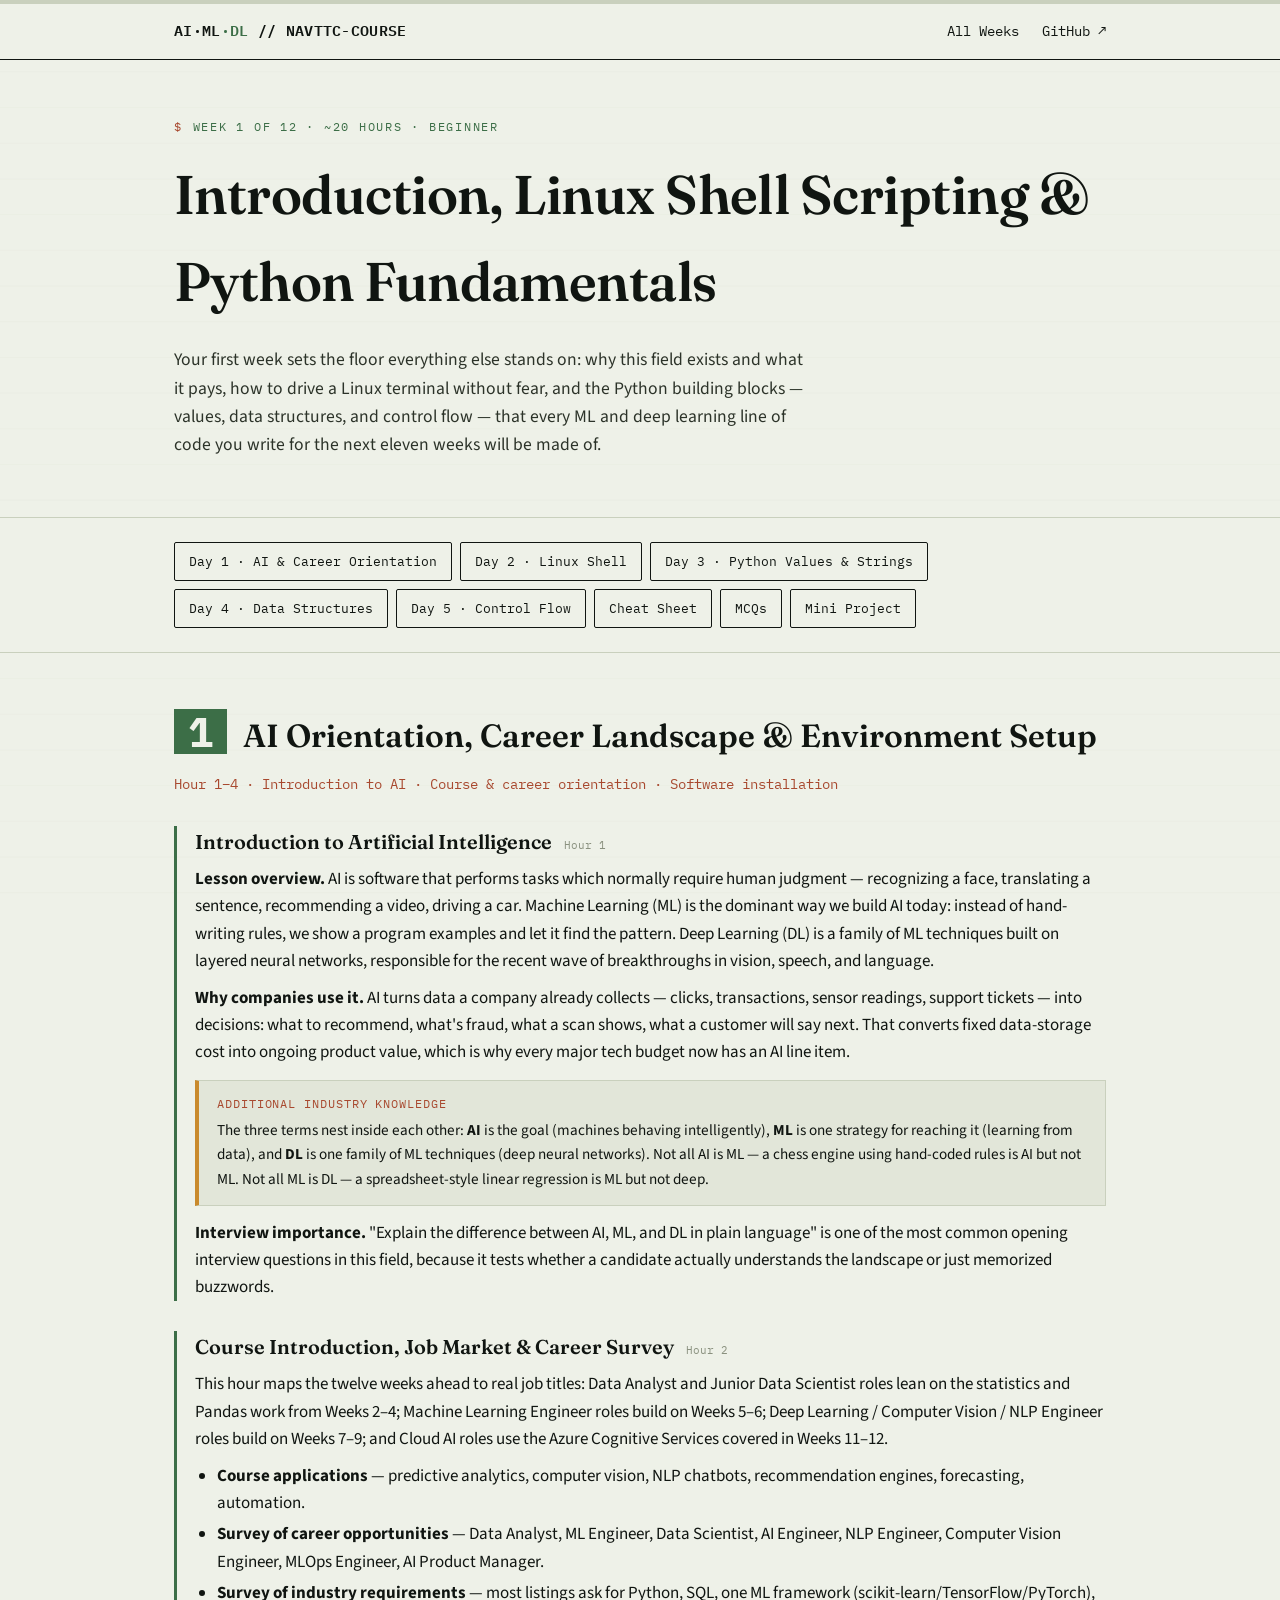
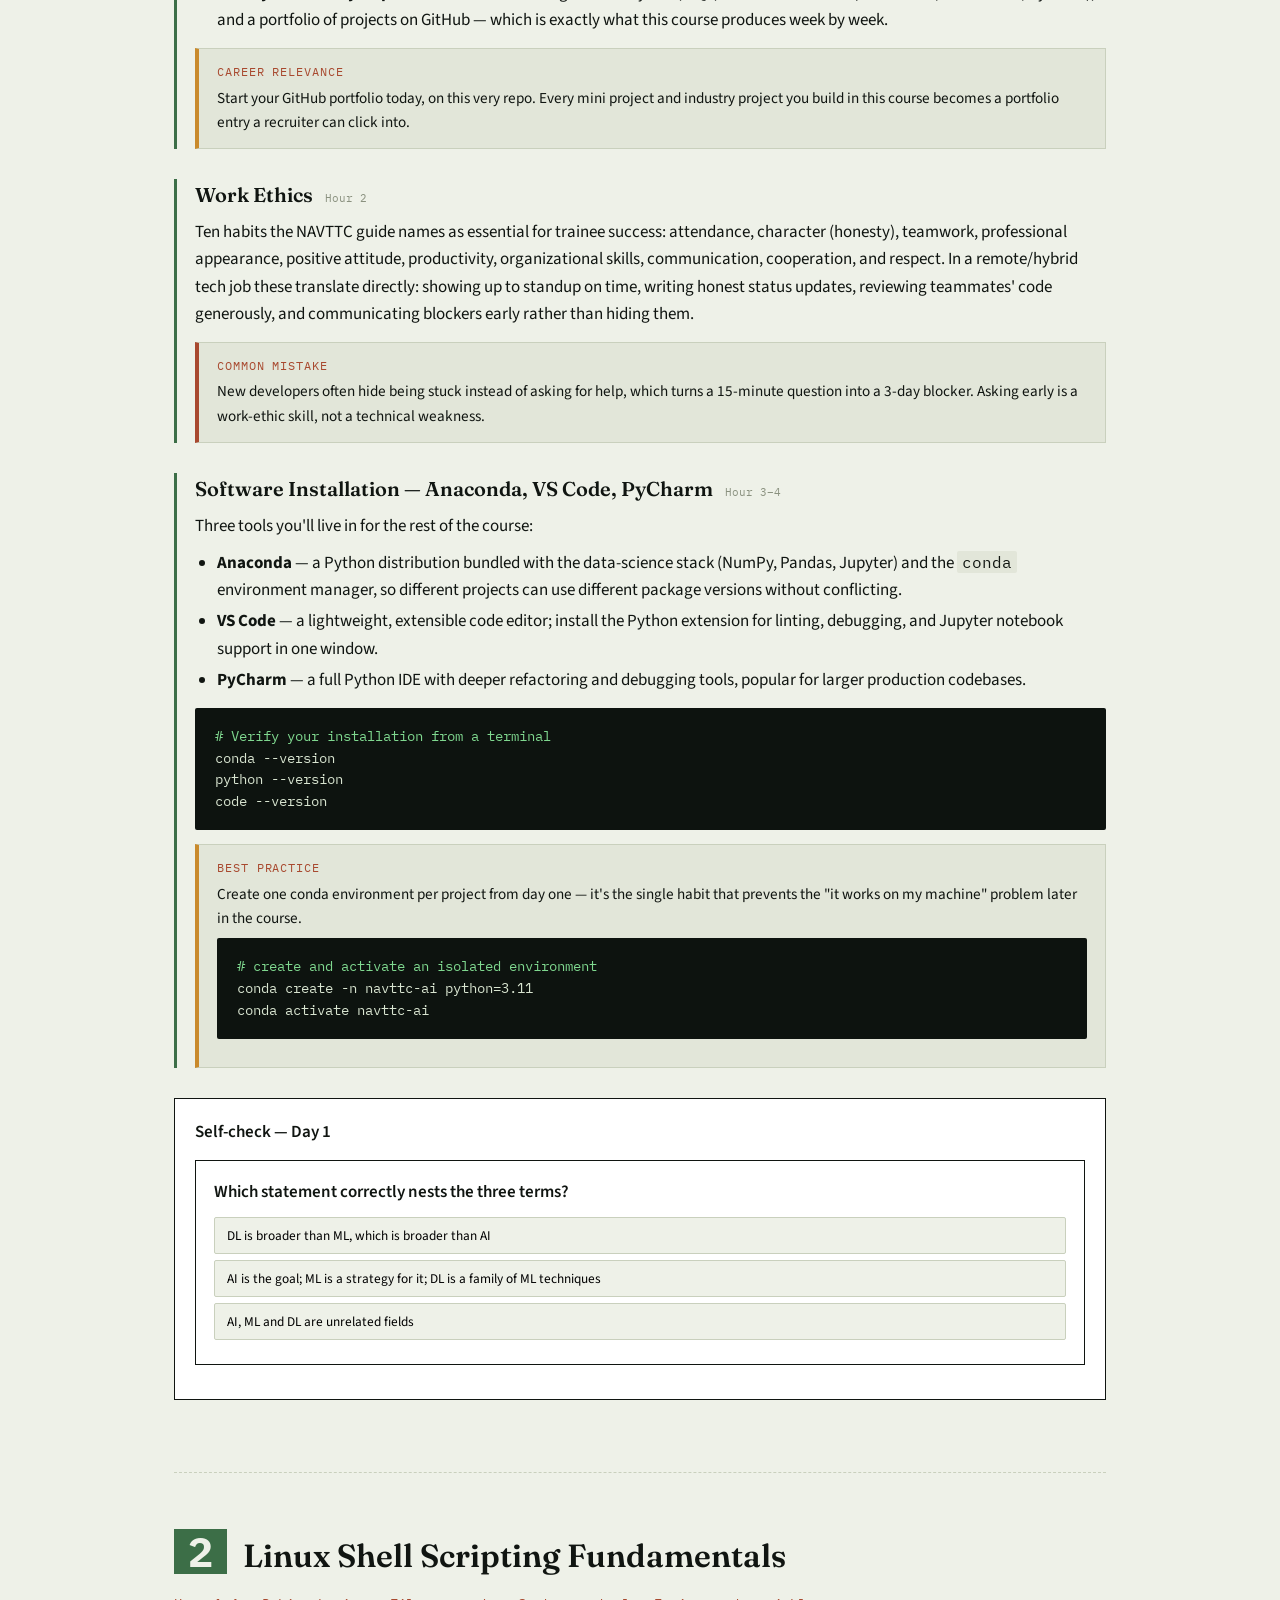
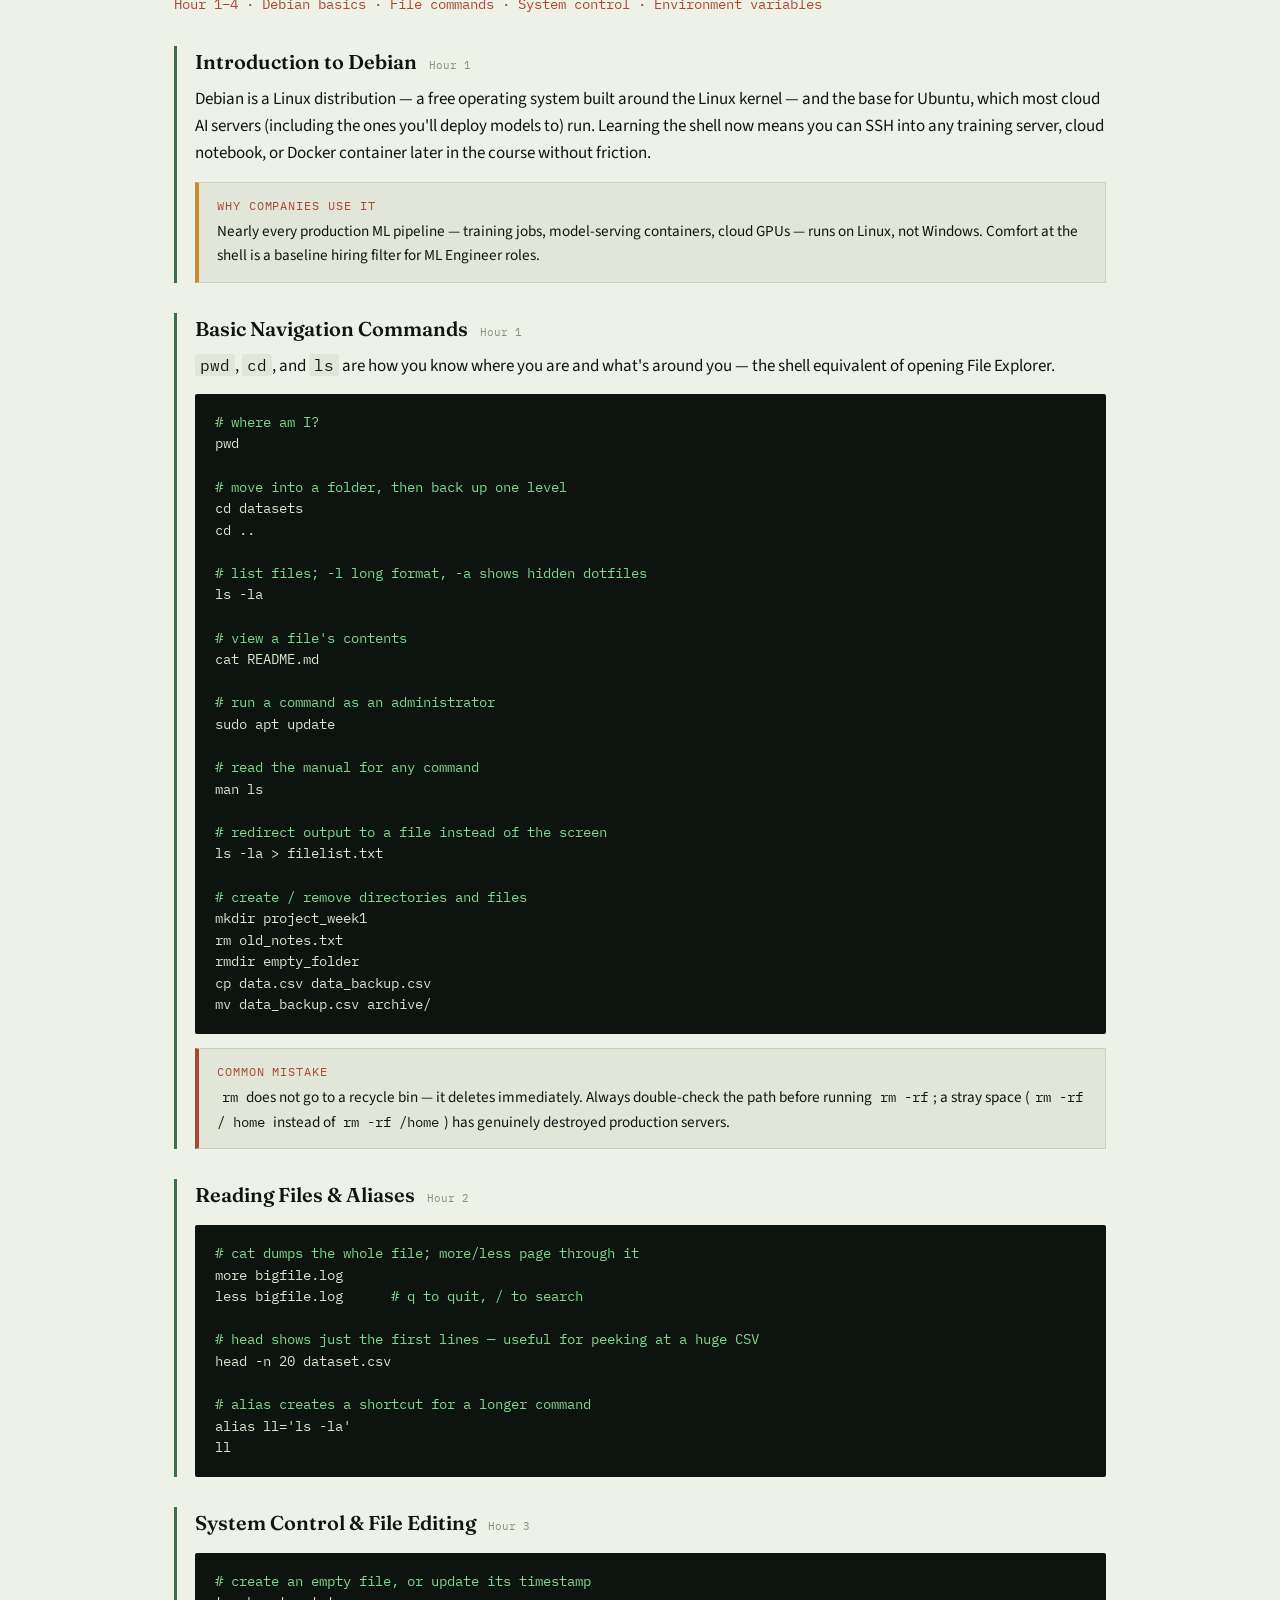
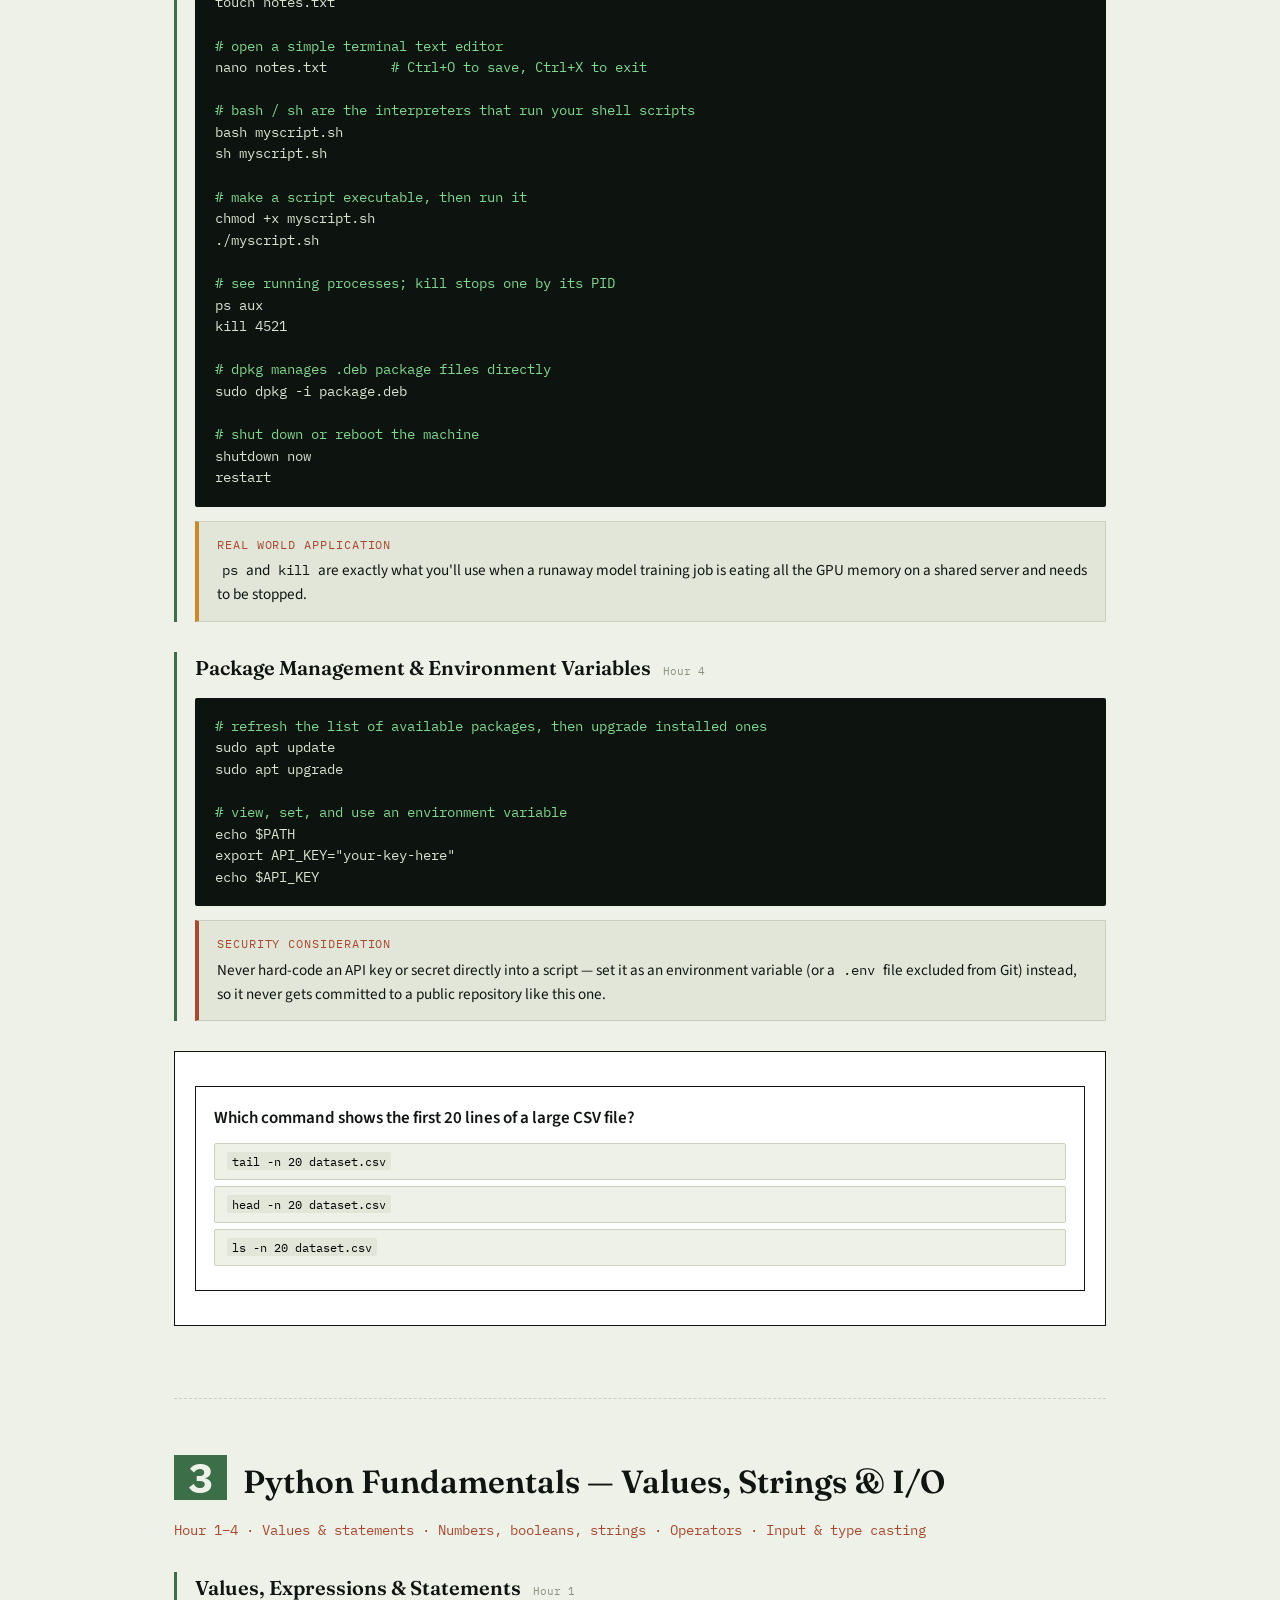
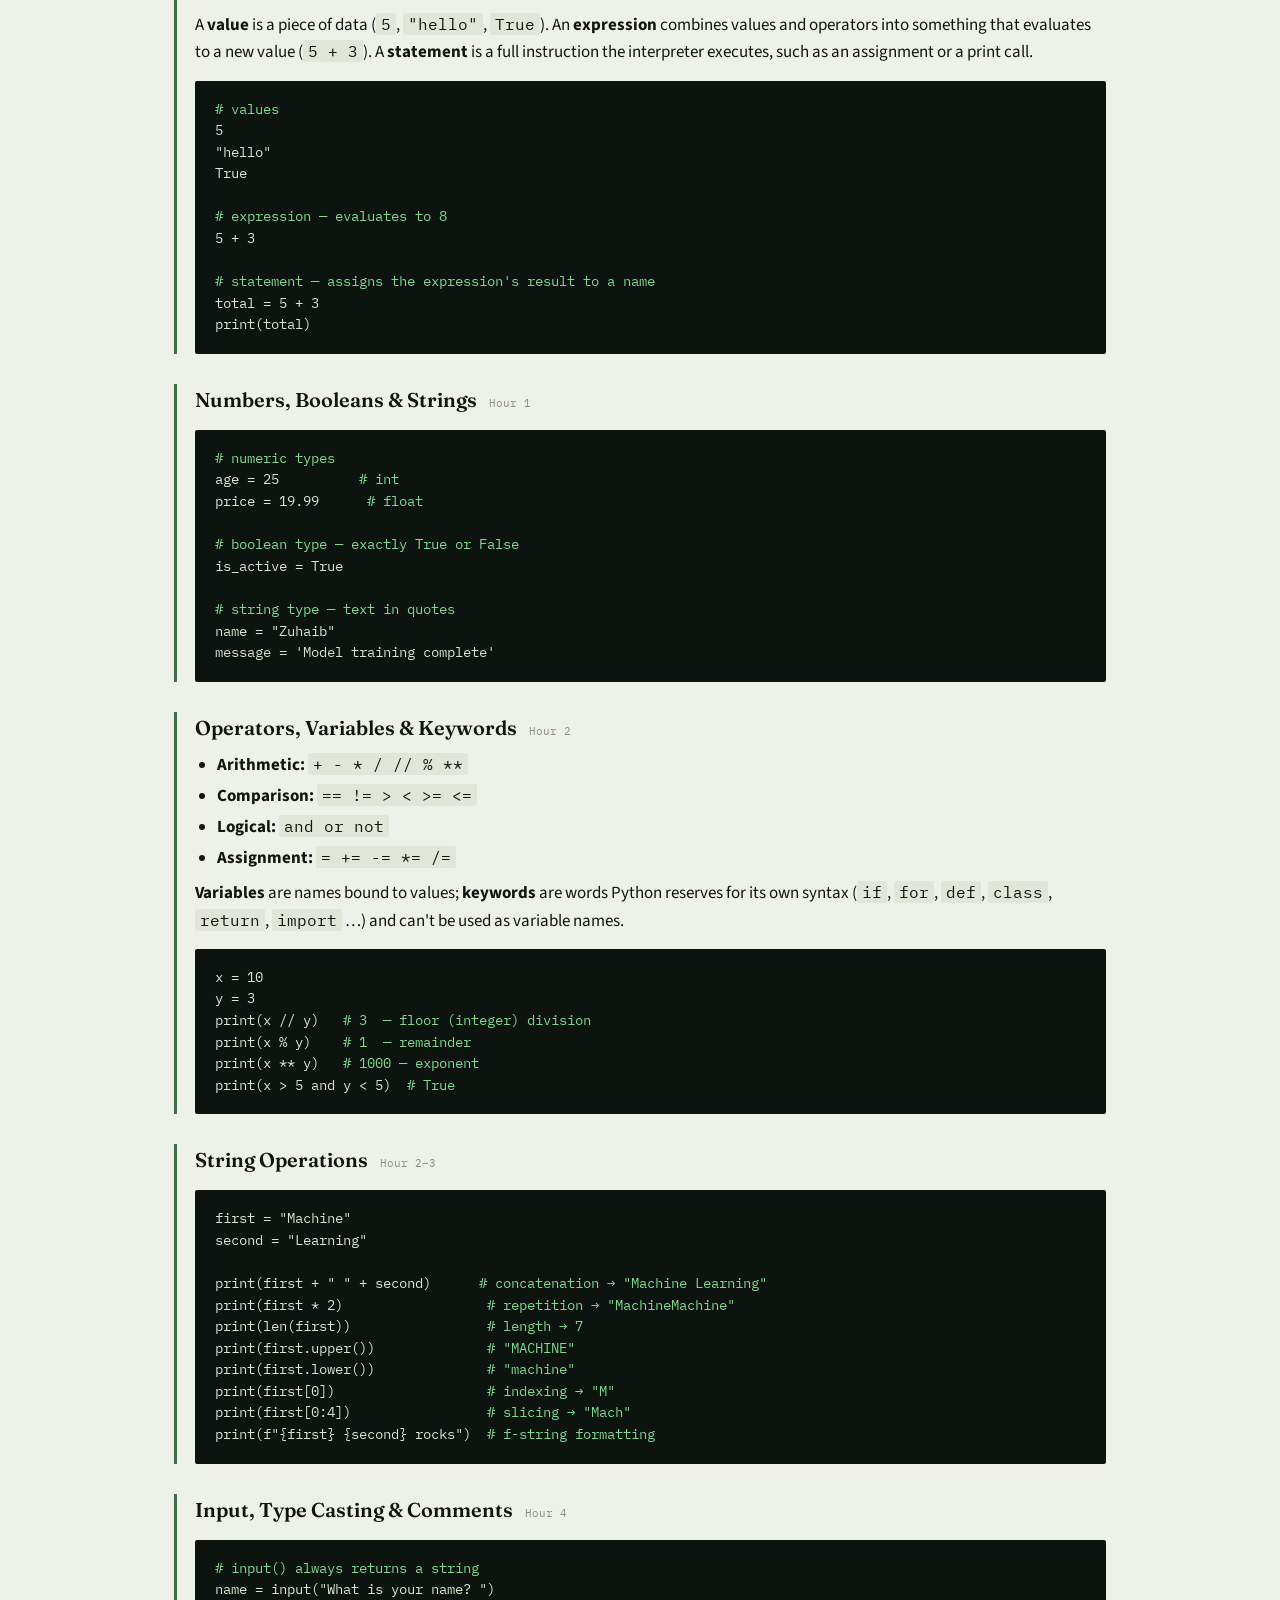
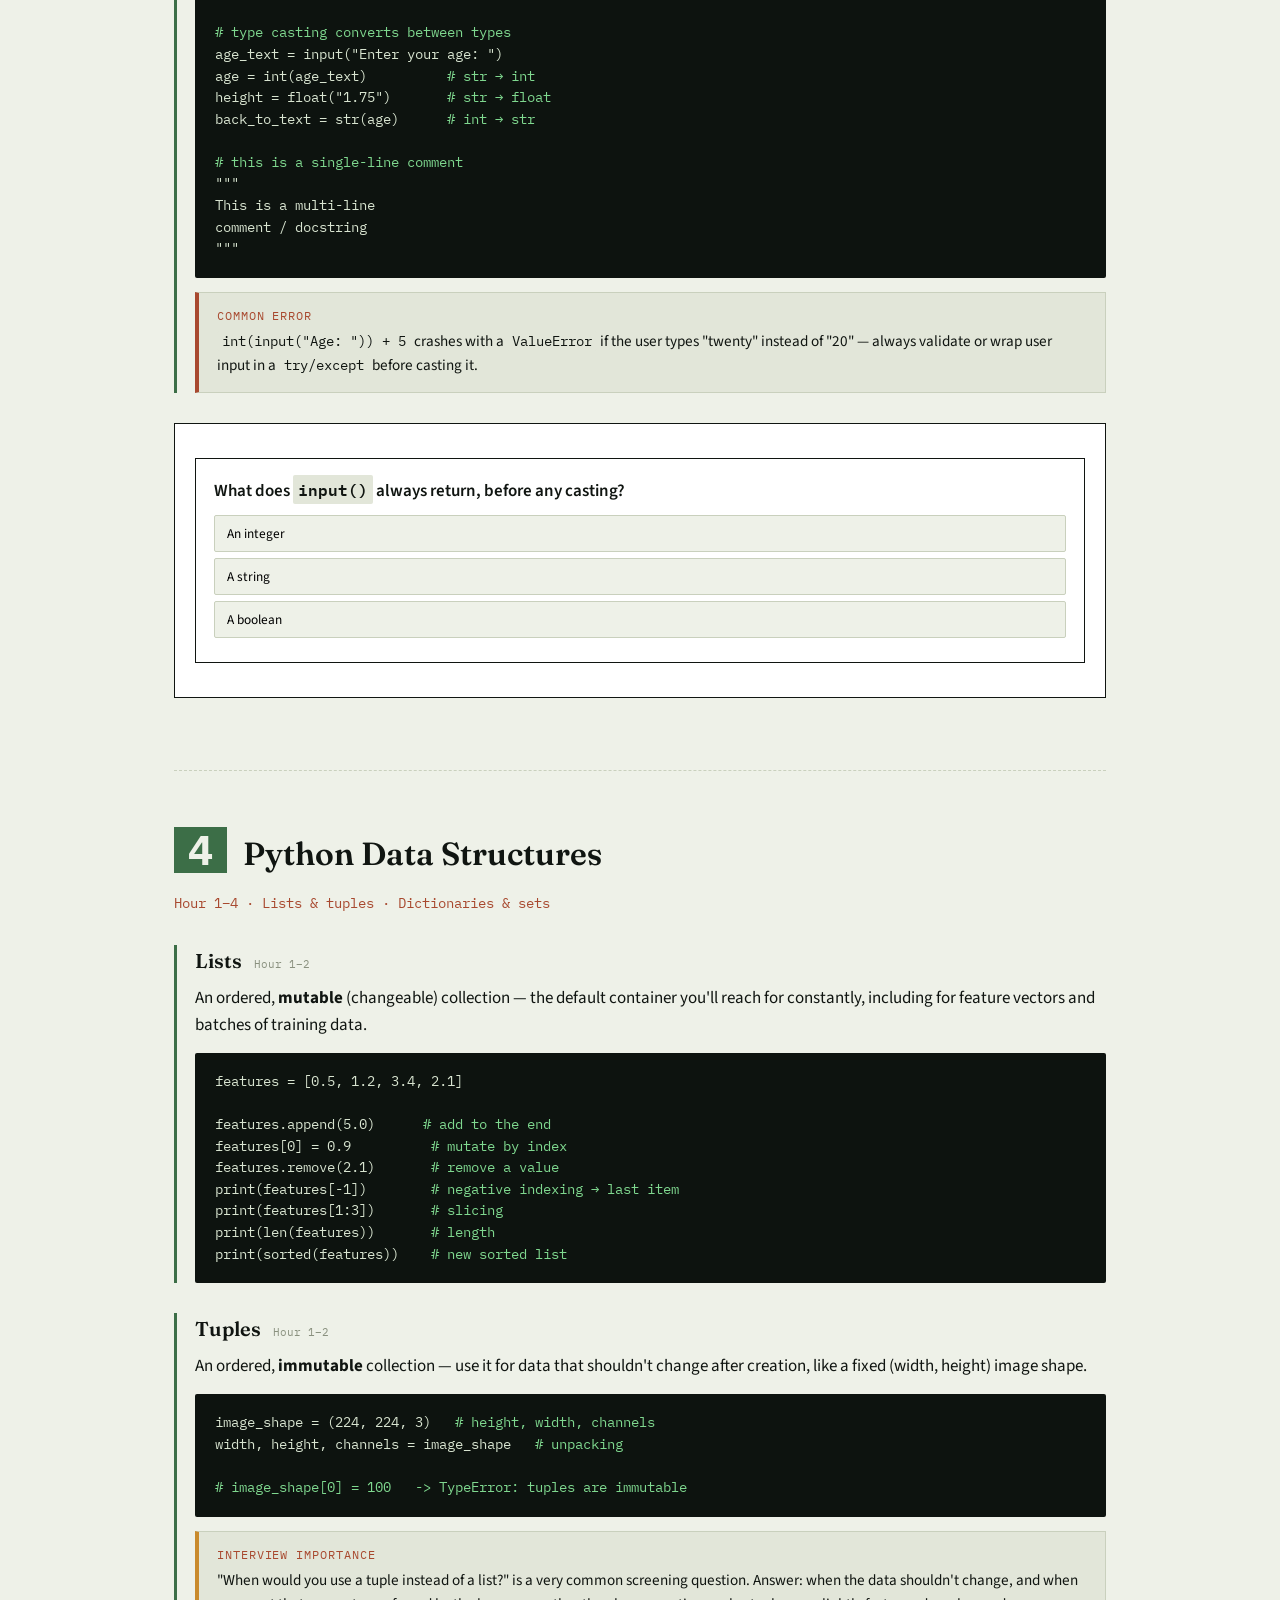
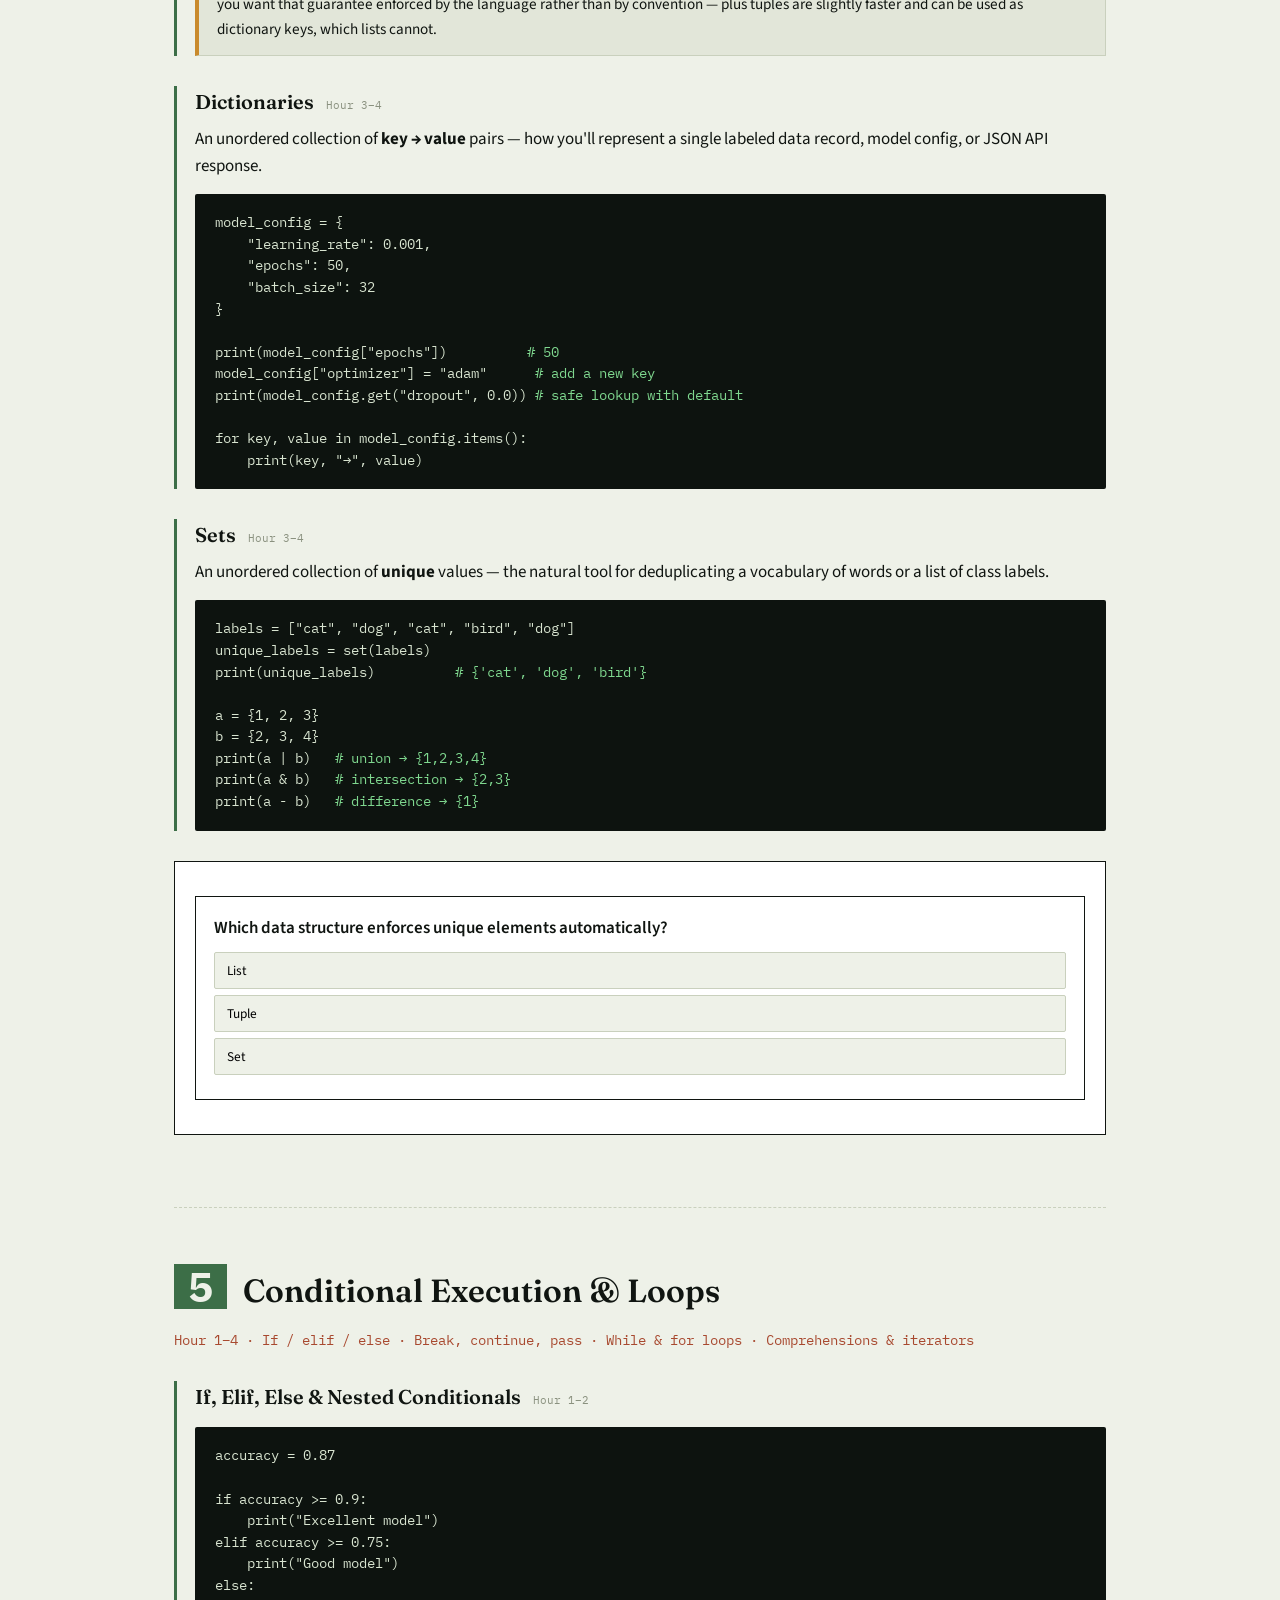
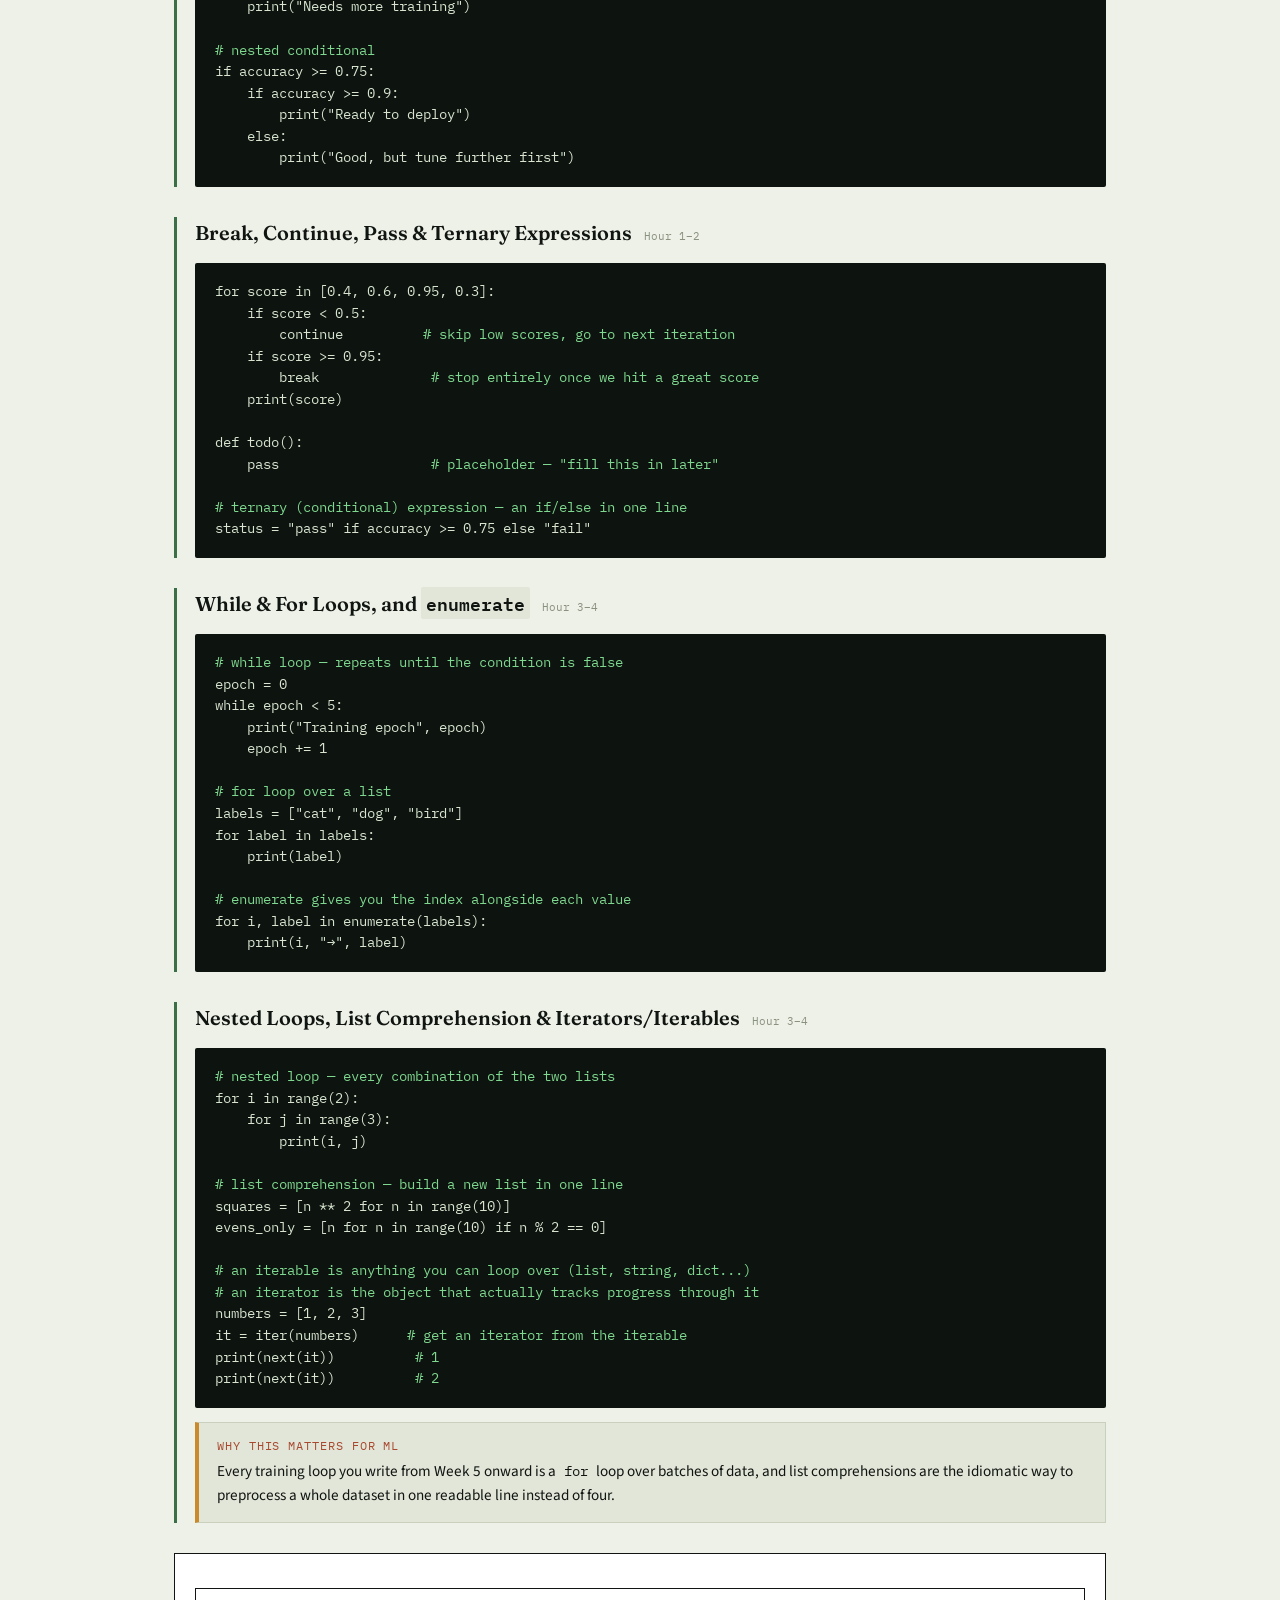
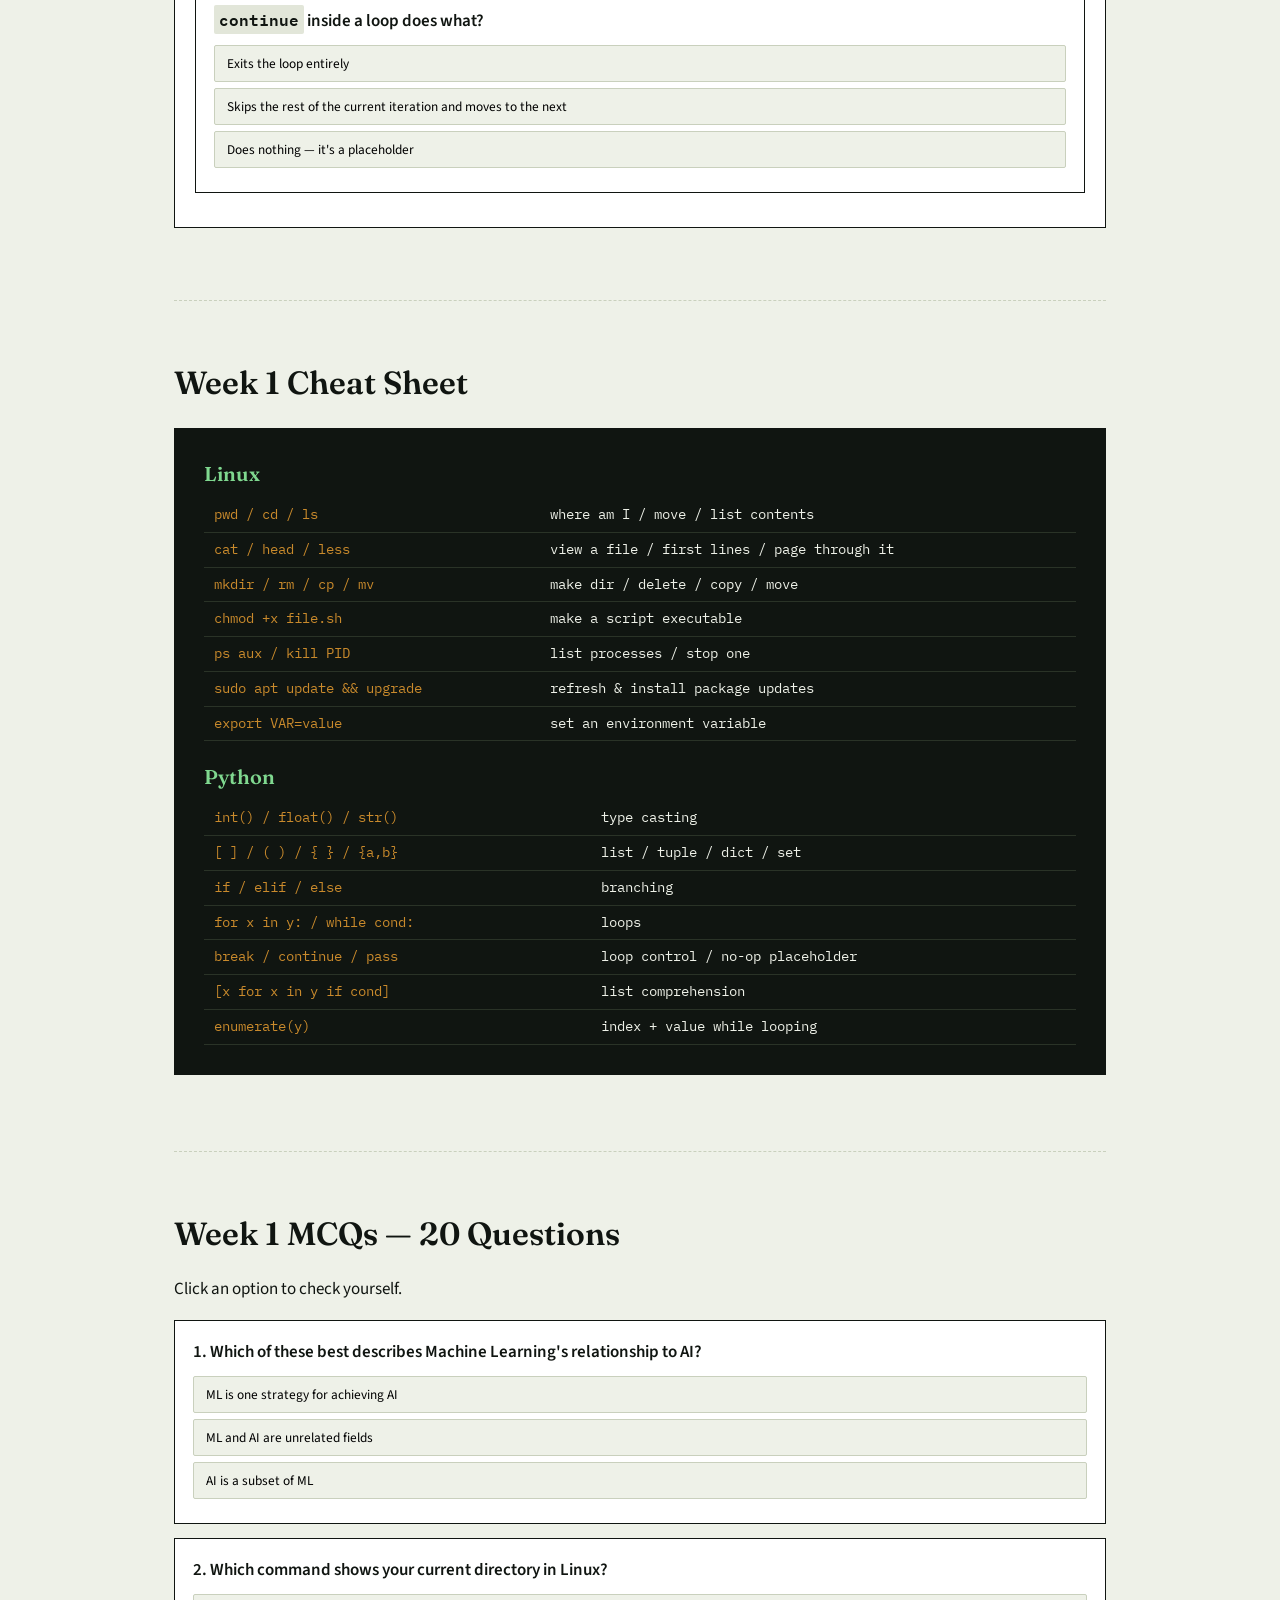
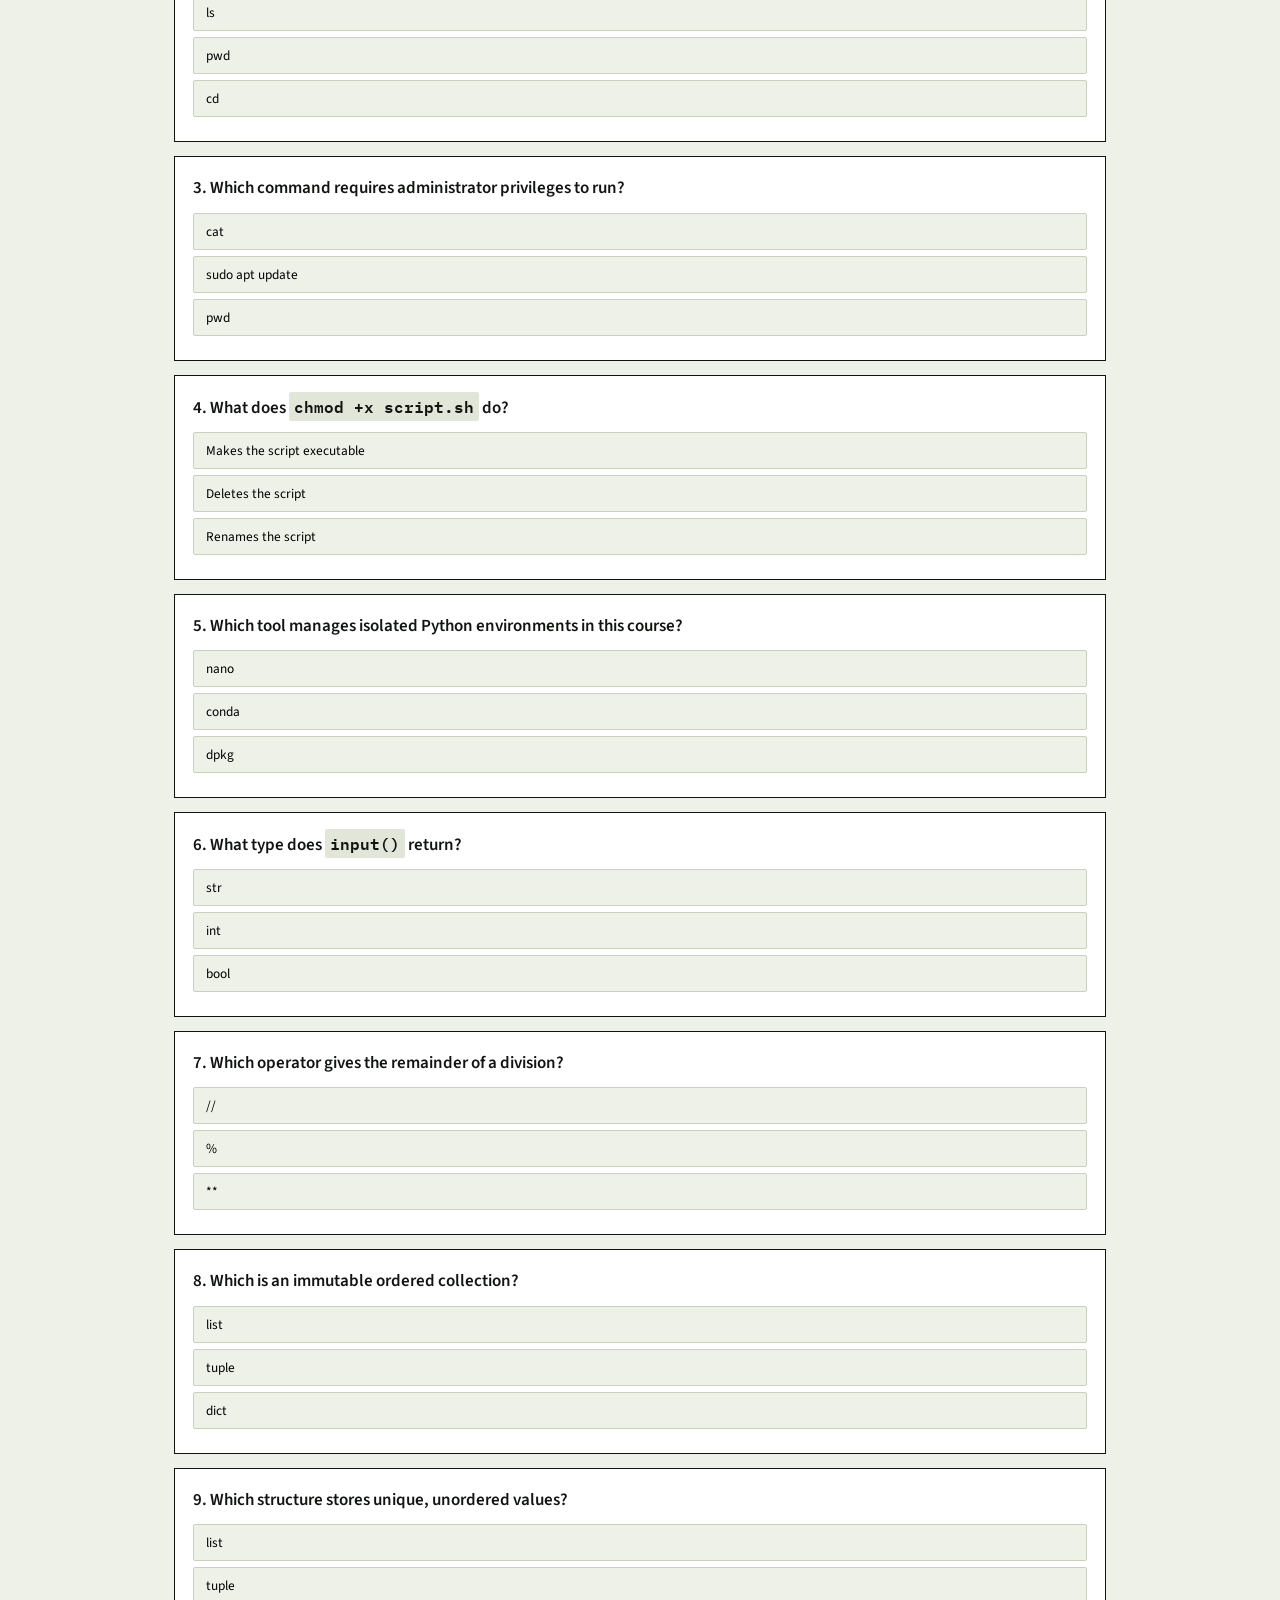
==== week1/index.html @ bce2783c "Add Week 1: Introduction, Linux Shell Scripting & Python Fundamentals - Full course landing page wit" ====
<!DOCTYPE html>
<html lang="en">
<head>
<meta charset="UTF-8">
<meta name="viewport" content="width=device-width, initial-scale=1.0">
<title>Week 1 — Introduction, Linux Shell &amp; Python Fundamentals | AI·ML·DL Course</title>
<meta name="description" content="Week 1 of the NAVTTC AI, ML &amp; Deep Learning course: intro to AI, career orientation, Linux shell scripting fundamentals, and Python fundamentals — with code, exercises, quizzes and a cheat sheet.">
<meta name="keywords" content="AI course, machine learning, deep learning, NAVTTC, Linux shell scripting, Python fundamentals, week 1">
<meta property="og:title" content="Week 1 — Introduction, Linux Shell &amp; Python Fundamentals">
<meta property="og:description" content="Day-by-day lessons covering AI orientation, Linux basics, and Python fundamentals from the NAVTTC AI/ML/DL curriculum.">
<link rel="preconnect" href="https://fonts.googleapis.com">
<link href="https://fonts.googleapis.com/css2?family=Fraunces:wght@500;600;700&family=Source+Sans+3:wght@400;500;600&family=IBM+Plex+Mono:wght@400;500;600&display=swap" rel="stylesheet">
<link rel="stylesheet" href="../assets/css/style.css">
</head>
<body>

<div class="progress-track"><div class="progress-fill"></div></div>

<header class="topbar">
  <div class="wrap">
    <div class="brand"><a href="../index.html" style="color:inherit;text-decoration:none;">AI·ML<span>·DL</span> // navttc-course</a></div>
    <nav class="topnav">
      <a href="../index.html">All Weeks</a>
      <a href="https://github.com/ZuhaibHussainButt/AI-ML-Navttc-course-By-zuhaib-" target="_blank" rel="noopener">GitHub ↗</a>
    </nav>
  </div>
</header>

<section class="hero" style="padding-top:44px;">
  <div class="wrap">
    <p class="eyebrow">week 1 of 12 · ~20 hours · beginner</p>
    <h1>Introduction, Linux Shell Scripting &amp; Python Fundamentals</h1>
    <p class="lede">Your first week sets the floor everything else stands on: why this field exists and
      what it pays, how to drive a Linux terminal without fear, and the Python building blocks
      — values, data structures, and control flow — that every ML and deep learning line of code
      you write for the next eleven weeks will be made of.</p>
  </div>
</section>

<nav class="daynav">
  <div class="wrap" style="display:flex;gap:8px;flex-wrap:wrap;">
    <a href="#day1">Day 1 · AI &amp; Career Orientation</a>
    <a href="#day2">Day 2 · Linux Shell</a>
    <a href="#day3">Day 3 · Python Values &amp; Strings</a>
    <a href="#day4">Day 4 · Data Structures</a>
    <a href="#day5">Day 5 · Control Flow</a>
    <a href="#cheatsheet">Cheat Sheet</a>
    <a href="#mcqs">MCQs</a>
    <a href="#project">Mini Project</a>
  </div>
</nav>

<main class="wrap">

<!-- ============================================================ DAY 1 -->
<section class="day-section" id="day1">
  <div class="day-head"><span class="day-num">1</span><h2>AI Orientation, Career Landscape &amp; Environment Setup</h2></div>
  <p class="day-sub">Hour 1–4 · Introduction to AI · Course &amp; career orientation · Software installation</p>

  <div class="topic">
    <h3>Introduction to Artificial Intelligence <span class="hr">Hour 1</span></h3>
    <p><strong>Lesson overview.</strong> AI is software that performs tasks which normally require
      human judgment — recognizing a face, translating a sentence, recommending a video, driving a
      car. Machine Learning (ML) is the dominant way we build AI today: instead of hand-writing
      rules, we show a program examples and let it find the pattern. Deep Learning (DL) is a
      family of ML techniques built on layered neural networks, responsible for the recent wave of
      breakthroughs in vision, speech, and language.</p>
    <p><strong>Why companies use it.</strong> AI turns data a company already collects — clicks,
      transactions, sensor readings, support tickets — into decisions: what to recommend, what's
      fraud, what a scan shows, what a customer will say next. That converts fixed data-storage cost
      into ongoing product value, which is why every major tech budget now has an AI line item.</p>
    <div class="callout">
      <span class="tag">Additional Industry Knowledge</span>
      The three terms nest inside each other: <strong>AI</strong> is the goal (machines behaving
      intelligently), <strong>ML</strong> is one strategy for reaching it (learning from data), and
      <strong>DL</strong> is one family of ML techniques (deep neural networks). Not all AI is ML —
      a chess engine using hand-coded rules is AI but not ML. Not all ML is DL — a spreadsheet-style
      linear regression is ML but not deep.
    </div>
    <p><strong>Interview importance.</strong> "Explain the difference between AI, ML, and DL in
      plain language" is one of the most common opening interview questions in this field, because
      it tests whether a candidate actually understands the landscape or just memorized buzzwords.</p>
  </div>

  <div class="topic">
    <h3>Course Introduction, Job Market &amp; Career Survey <span class="hr">Hour 2</span></h3>
    <p>This hour maps the twelve weeks ahead to real job titles: Data Analyst and Junior Data
      Scientist roles lean on the statistics and Pandas work from Weeks 2–4; Machine Learning
      Engineer roles build on Weeks 5–6; Deep Learning / Computer Vision / NLP Engineer roles build
      on Weeks 7–9; and Cloud AI roles use the Azure Cognitive Services covered in Weeks 11–12.</p>
    <ul>
      <li><strong>Course applications</strong> — predictive analytics, computer vision, NLP
        chatbots, recommendation engines, forecasting, automation.</li>
      <li><strong>Survey of career opportunities</strong> — Data Analyst, ML Engineer, Data
        Scientist, AI Engineer, NLP Engineer, Computer Vision Engineer, MLOps Engineer, AI
        Product Manager.</li>
      <li><strong>Survey of industry requirements</strong> — most listings ask for Python,
        SQL, one ML framework (scikit-learn/TensorFlow/PyTorch), and a portfolio of projects on
        GitHub — which is exactly what this course produces week by week.</li>
    </ul>
    <div class="callout">
      <span class="tag">Career relevance</span>
      Start your GitHub portfolio today, on this very repo. Every mini project and industry
      project you build in this course becomes a portfolio entry a recruiter can click into.
    </div>
  </div>

  <div class="topic">
    <h3>Work Ethics <span class="hr">Hour 2</span></h3>
    <p>Ten habits the NAVTTC guide names as essential for trainee success: attendance, character
      (honesty), teamwork, professional appearance, positive attitude, productivity, organizational
      skills, communication, cooperation, and respect. In a remote/hybrid tech job these translate
      directly: showing up to standup on time, writing honest status updates, reviewing teammates'
      code generously, and communicating blockers early rather than hiding them.</p>
    <div class="callout warn">
      <span class="tag">Common mistake</span>
      New developers often hide being stuck instead of asking for help, which turns a
      15-minute question into a 3-day blocker. Asking early is a work-ethic skill, not a
      technical weakness.
    </div>
  </div>

  <div class="topic">
    <h3>Software Installation — Anaconda, VS Code, PyCharm <span class="hr">Hour 3–4</span></h3>
    <p>Three tools you'll live in for the rest of the course:</p>
    <ul>
      <li><strong>Anaconda</strong> — a Python distribution bundled with the data-science stack
        (NumPy, Pandas, Jupyter) and the <code>conda</code> environment manager, so different
        projects can use different package versions without conflicting.</li>
      <li><strong>VS Code</strong> — a lightweight, extensible code editor; install the Python
        extension for linting, debugging, and Jupyter notebook support in one window.</li>
      <li><strong>PyCharm</strong> — a full Python IDE with deeper refactoring and debugging tools,
        popular for larger production codebases.</li>
    </ul>
    <pre><span class="c"># Verify your installation from a terminal</span>
conda --version
python --version
code --version</pre>
    <div class="callout">
      <span class="tag">Best practice</span>
      Create one conda environment per project from day one — it's the single habit that
      prevents the "it works on my machine" problem later in the course.
      <pre style="margin-top:8px;"><span class="c"># create and activate an isolated environment</span>
conda create -n navttc-ai python=3.11
conda activate navttc-ai</pre>
    </div>
  </div>

  <div class="quiz-block">
    <p class="q">Self-check — Day 1</p>
    <div class="mcq">
      <p class="q">Which statement correctly nests the three terms?</p>
      <button class="mcq-opt" data-correct="false">DL is broader than ML, which is broader than AI</button>
      <button class="mcq-opt" data-correct="true">AI is the goal; ML is a strategy for it; DL is a family of ML techniques</button>
      <button class="mcq-opt" data-correct="false">AI, ML and DL are unrelated fields</button>
    </div>
  </div>
</section>

<!-- ============================================================ DAY 2 -->
<section class="day-section" id="day2">
  <div class="day-head"><span class="day-num">2</span><h2>Linux Shell Scripting Fundamentals</h2></div>
  <p class="day-sub">Hour 1–4 · Debian basics · File commands · System control · Environment variables</p>

  <div class="topic">
    <h3>Introduction to Debian <span class="hr">Hour 1</span></h3>
    <p>Debian is a Linux distribution — a free operating system built around the Linux kernel —
      and the base for Ubuntu, which most cloud AI servers (including the ones you'll deploy models
      to) run. Learning the shell now means you can SSH into any training server, cloud notebook,
      or Docker container later in the course without friction.</p>
    <div class="callout">
      <span class="tag">Why companies use it</span>
      Nearly every production ML pipeline — training jobs, model-serving containers, cloud
      GPUs — runs on Linux, not Windows. Comfort at the shell is a baseline hiring filter for
      ML Engineer roles.
    </div>
  </div>

  <div class="topic">
    <h3>Basic Navigation Commands <span class="hr">Hour 1</span></h3>
    <p><code>pwd</code>, <code>cd</code>, and <code>ls</code> are how you know where you are and
      what's around you — the shell equivalent of opening File Explorer.</p>
    <pre><span class="c"># where am I?</span>
pwd

<span class="c"># move into a folder, then back up one level</span>
cd datasets
cd ..

<span class="c"># list files; -l long format, -a shows hidden dotfiles</span>
ls -la

<span class="c"># view a file's contents</span>
cat README.md

<span class="c"># run a command as an administrator</span>
sudo apt update

<span class="c"># read the manual for any command</span>
man ls

<span class="c"># redirect output to a file instead of the screen</span>
ls -la > filelist.txt

<span class="c"># create / remove directories and files</span>
mkdir project_week1
rm old_notes.txt
rmdir empty_folder
cp data.csv data_backup.csv
mv data_backup.csv archive/</pre>
    <div class="callout warn">
      <span class="tag">Common mistake</span>
      <code>rm</code> does not go to a recycle bin — it deletes immediately. Always double-check
      the path before running <code>rm -rf</code>; a stray space (<code>rm -rf / home</code>
      instead of <code>rm -rf /home</code>) has genuinely destroyed production servers.
    </div>
  </div>

  <div class="topic">
    <h3>Reading Files &amp; Aliases <span class="hr">Hour 2</span></h3>
    <pre><span class="c"># cat dumps the whole file; more/less page through it</span>
more bigfile.log
less bigfile.log      <span class="c"># q to quit, / to search</span>

<span class="c"># head shows just the first lines — useful for peeking at a huge CSV</span>
head -n 20 dataset.csv

<span class="c"># alias creates a shortcut for a longer command</span>
alias ll='ls -la'
ll</pre>
  </div>

  <div class="topic">
    <h3>System Control &amp; File Editing <span class="hr">Hour 3</span></h3>
    <pre><span class="c"># create an empty file, or update its timestamp</span>
touch notes.txt

<span class="c"># open a simple terminal text editor</span>
nano notes.txt        <span class="c"># Ctrl+O to save, Ctrl+X to exit</span>

<span class="c"># bash / sh are the interpreters that run your shell scripts</span>
bash myscript.sh
sh myscript.sh

<span class="c"># make a script executable, then run it</span>
chmod +x myscript.sh
./myscript.sh

<span class="c"># see running processes; kill stops one by its PID</span>
ps aux
kill 4521

<span class="c"># dpkg manages .deb package files directly</span>
sudo dpkg -i package.deb

<span class="c"># shut down or reboot the machine</span>
shutdown now
restart</pre>
    <div class="callout">
      <span class="tag">Real world application</span>
      <code>ps</code> and <code>kill</code> are exactly what you'll use when a runaway model
      training job is eating all the GPU memory on a shared server and needs to be stopped.
    </div>
  </div>

  <div class="topic">
    <h3>Package Management &amp; Environment Variables <span class="hr">Hour 4</span></h3>
    <pre><span class="c"># refresh the list of available packages, then upgrade installed ones</span>
sudo apt update
sudo apt upgrade

<span class="c"># view, set, and use an environment variable</span>
echo $PATH
export API_KEY="your-key-here"
echo $API_KEY</pre>
    <div class="callout warn">
      <span class="tag">Security consideration</span>
      Never hard-code an API key or secret directly into a script — set it as an environment
      variable (or a <code>.env</code> file excluded from Git) instead, so it never gets
      committed to a public repository like this one.
    </div>
  </div>

  <div class="quiz-block">
    <div class="mcq">
      <p class="q">Which command shows the first 20 lines of a large CSV file?</p>
      <button class="mcq-opt" data-correct="false"><code>tail -n 20 dataset.csv</code></button>
      <button class="mcq-opt" data-correct="true"><code>head -n 20 dataset.csv</code></button>
      <button class="mcq-opt" data-correct="false"><code>ls -n 20 dataset.csv</code></button>
    </div>
  </div>
</section>

<!-- ============================================================ DAY 3 -->
<section class="day-section" id="day3">
  <div class="day-head"><span class="day-num">3</span><h2>Python Fundamentals — Values, Strings &amp; I/O</h2></div>
  <p class="day-sub">Hour 1–4 · Values &amp; statements · Numbers, booleans, strings · Operators · Input &amp; type casting</p>

  <div class="topic">
    <h3>Values, Expressions &amp; Statements <span class="hr">Hour 1</span></h3>
    <p>A <strong>value</strong> is a piece of data (<code>5</code>, <code>"hello"</code>,
      <code>True</code>). An <strong>expression</strong> combines values and operators into
      something that evaluates to a new value (<code>5 + 3</code>). A <strong>statement</strong>
      is a full instruction the interpreter executes, such as an assignment or a print call.</p>
    <pre><span class="c"># values</span>
5
"hello"
True

<span class="c"># expression — evaluates to 8</span>
5 + 3

<span class="c"># statement — assigns the expression's result to a name</span>
total = 5 + 3
print(total)</pre>
  </div>

  <div class="topic">
    <h3>Numbers, Booleans &amp; Strings <span class="hr">Hour 1</span></h3>
    <pre><span class="c"># numeric types</span>
age = 25          <span class="c"># int</span>
price = 19.99      <span class="c"># float</span>

<span class="c"># boolean type — exactly True or False</span>
is_active = True

<span class="c"># string type — text in quotes</span>
name = "Zuhaib"
message = 'Model training complete'</pre>
  </div>

  <div class="topic">
    <h3>Operators, Variables &amp; Keywords <span class="hr">Hour 2</span></h3>
    <ul>
      <li><strong>Arithmetic:</strong> <code>+ - * / // % **</code></li>
      <li><strong>Comparison:</strong> <code>== != &gt; &lt; &gt;= &lt;=</code></li>
      <li><strong>Logical:</strong> <code>and or not</code></li>
      <li><strong>Assignment:</strong> <code>= += -= *= /=</code></li>
    </ul>
    <p><strong>Variables</strong> are names bound to values; <strong>keywords</strong> are words
      Python reserves for its own syntax (<code>if</code>, <code>for</code>, <code>def</code>,
      <code>class</code>, <code>return</code>, <code>import</code> …) and can't be used as
      variable names.</p>
    <pre>x = 10
y = 3
print(x // y)   <span class="c"># 3  — floor (integer) division</span>
print(x % y)    <span class="c"># 1  — remainder</span>
print(x ** y)   <span class="c"># 1000 — exponent</span>
print(x > 5 and y < 5)  <span class="c"># True</span></pre>
  </div>

  <div class="topic">
    <h3>String Operations <span class="hr">Hour 2–3</span></h3>
    <pre>first = "Machine"
second = "Learning"

print(first + " " + second)      <span class="c"># concatenation → "Machine Learning"</span>
print(first * 2)                  <span class="c"># repetition → "MachineMachine"</span>
print(len(first))                 <span class="c"># length → 7</span>
print(first.upper())              <span class="c"># "MACHINE"</span>
print(first.lower())              <span class="c"># "machine"</span>
print(first[0])                   <span class="c"># indexing → "M"</span>
print(first[0:4])                 <span class="c"># slicing → "Mach"</span>
print(f"{first} {second} rocks")  <span class="c"># f-string formatting</span></pre>
  </div>

  <div class="topic">
    <h3>Input, Type Casting &amp; Comments <span class="hr">Hour 4</span></h3>
    <pre><span class="c"># input() always returns a string</span>
name = input("What is your name? ")

<span class="c"># type casting converts between types</span>
age_text = input("Enter your age: ")
age = int(age_text)          <span class="c"># str → int</span>
height = float("1.75")       <span class="c"># str → float</span>
back_to_text = str(age)      <span class="c"># int → str</span>

<span class="c"># this is a single-line comment</span>
"""
This is a multi-line
comment / docstring
"""</pre>
    <div class="callout warn">
      <span class="tag">Common error</span>
      <code>int(input("Age: ")) + 5</code> crashes with a <code>ValueError</code> if the user
      types "twenty" instead of "20" — always validate or wrap user input in a
      <code>try/except</code> before casting it.
    </div>
  </div>

  <div class="quiz-block">
    <div class="mcq">
      <p class="q">What does <code>input()</code> always return, before any casting?</p>
      <button class="mcq-opt" data-correct="false">An integer</button>
      <button class="mcq-opt" data-correct="true">A string</button>
      <button class="mcq-opt" data-correct="false">A boolean</button>
    </div>
  </div>
</section>

<!-- ============================================================ DAY 4 -->
<section class="day-section" id="day4">
  <div class="day-head"><span class="day-num">4</span><h2>Python Data Structures</h2></div>
  <p class="day-sub">Hour 1–4 · Lists &amp; tuples · Dictionaries &amp; sets</p>

  <div class="topic">
    <h3>Lists <span class="hr">Hour 1–2</span></h3>
    <p>An ordered, <strong>mutable</strong> (changeable) collection — the default container you'll
      reach for constantly, including for feature vectors and batches of training data.</p>
    <pre>features = [0.5, 1.2, 3.4, 2.1]

features.append(5.0)      <span class="c"># add to the end</span>
features[0] = 0.9          <span class="c"># mutate by index</span>
features.remove(2.1)       <span class="c"># remove a value</span>
print(features[-1])        <span class="c"># negative indexing → last item</span>
print(features[1:3])       <span class="c"># slicing</span>
print(len(features))       <span class="c"># length</span>
print(sorted(features))    <span class="c"># new sorted list</span></pre>
  </div>

  <div class="topic">
    <h3>Tuples <span class="hr">Hour 1–2</span></h3>
    <p>An ordered, <strong>immutable</strong> collection — use it for data that shouldn't change
      after creation, like a fixed (width, height) image shape.</p>
    <pre>image_shape = (224, 224, 3)   <span class="c"># height, width, channels</span>
width, height, channels = image_shape   <span class="c"># unpacking</span>

<span class="c"># image_shape[0] = 100   -&gt; TypeError: tuples are immutable</span></pre>
    <div class="callout">
      <span class="tag">Interview importance</span>
      "When would you use a tuple instead of a list?" is a very common screening question.
      Answer: when the data shouldn't change, and when you want that guarantee enforced by the
      language rather than by convention — plus tuples are slightly faster and can be used as
      dictionary keys, which lists cannot.
    </div>
  </div>

  <div class="topic">
    <h3>Dictionaries <span class="hr">Hour 3–4</span></h3>
    <p>An unordered collection of <strong>key → value</strong> pairs — how you'll represent a
      single labeled data record, model config, or JSON API response.</p>
    <pre>model_config = {
    "learning_rate": 0.001,
    "epochs": 50,
    "batch_size": 32
}

print(model_config["epochs"])          <span class="c"># 50</span>
model_config["optimizer"] = "adam"      <span class="c"># add a new key</span>
print(model_config.get("dropout", 0.0)) <span class="c"># safe lookup with default</span>

for key, value in model_config.items():
    print(key, "→", value)</pre>
  </div>

  <div class="topic">
    <h3>Sets <span class="hr">Hour 3–4</span></h3>
    <p>An unordered collection of <strong>unique</strong> values — the natural tool for
      deduplicating a vocabulary of words or a list of class labels.</p>
    <pre>labels = ["cat", "dog", "cat", "bird", "dog"]
unique_labels = set(labels)
print(unique_labels)          <span class="c"># {'cat', 'dog', 'bird'}</span>

a = {1, 2, 3}
b = {2, 3, 4}
print(a | b)   <span class="c"># union → {1,2,3,4}</span>
print(a & b)   <span class="c"># intersection → {2,3}</span>
print(a - b)   <span class="c"># difference → {1}</span></pre>
  </div>

  <div class="quiz-block">
    <div class="mcq">
      <p class="q">Which data structure enforces unique elements automatically?</p>
      <button class="mcq-opt" data-correct="false">List</button>
      <button class="mcq-opt" data-correct="false">Tuple</button>
      <button class="mcq-opt" data-correct="true">Set</button>
    </div>
  </div>
</section>

<!-- ============================================================ DAY 5 -->
<section class="day-section" id="day5">
  <div class="day-head"><span class="day-num">5</span><h2>Conditional Execution &amp; Loops</h2></div>
  <p class="day-sub">Hour 1–4 · If / elif / else · Break, continue, pass · While &amp; for loops · Comprehensions &amp; iterators</p>

  <div class="topic">
    <h3>If, Elif, Else &amp; Nested Conditionals <span class="hr">Hour 1–2</span></h3>
    <pre>accuracy = 0.87

if accuracy >= 0.9:
    print("Excellent model")
elif accuracy >= 0.75:
    print("Good model")
else:
    print("Needs more training")

<span class="c"># nested conditional</span>
if accuracy >= 0.75:
    if accuracy >= 0.9:
        print("Ready to deploy")
    else:
        print("Good, but tune further first")</pre>
  </div>

  <div class="topic">
    <h3>Break, Continue, Pass &amp; Ternary Expressions <span class="hr">Hour 1–2</span></h3>
    <pre>for score in [0.4, 0.6, 0.95, 0.3]:
    if score < 0.5:
        continue          <span class="c"># skip low scores, go to next iteration</span>
    if score >= 0.95:
        break              <span class="c"># stop entirely once we hit a great score</span>
    print(score)

def todo():
    pass                   <span class="c"># placeholder — "fill this in later"</span>

<span class="c"># ternary (conditional) expression — an if/else in one line</span>
status = "pass" if accuracy >= 0.75 else "fail"</pre>
  </div>

  <div class="topic">
    <h3>While &amp; For Loops, and <code>enumerate</code> <span class="hr">Hour 3–4</span></h3>
    <pre><span class="c"># while loop — repeats until the condition is false</span>
epoch = 0
while epoch < 5:
    print("Training epoch", epoch)
    epoch += 1

<span class="c"># for loop over a list</span>
labels = ["cat", "dog", "bird"]
for label in labels:
    print(label)

<span class="c"># enumerate gives you the index alongside each value</span>
for i, label in enumerate(labels):
    print(i, "→", label)</pre>
  </div>

  <div class="topic">
    <h3>Nested Loops, List Comprehension &amp; Iterators/Iterables <span class="hr">Hour 3–4</span></h3>
    <pre><span class="c"># nested loop — every combination of the two lists</span>
for i in range(2):
    for j in range(3):
        print(i, j)

<span class="c"># list comprehension — build a new list in one line</span>
squares = [n ** 2 for n in range(10)]
evens_only = [n for n in range(10) if n % 2 == 0]

<span class="c"># an iterable is anything you can loop over (list, string, dict...)</span>
<span class="c"># an iterator is the object that actually tracks progress through it</span>
numbers = [1, 2, 3]
it = iter(numbers)      <span class="c"># get an iterator from the iterable</span>
print(next(it))          <span class="c"># 1</span>
print(next(it))          <span class="c"># 2</span></pre>
    <div class="callout">
      <span class="tag">Why this matters for ML</span>
      Every training loop you write from Week 5 onward is a <code>for</code> loop over
      batches of data, and list comprehensions are the idiomatic way to preprocess a whole
      dataset in one readable line instead of four.
    </div>
  </div>

  <div class="quiz-block">
    <div class="mcq">
      <p class="q"><code>continue</code> inside a loop does what?</p>
      <button class="mcq-opt" data-correct="false">Exits the loop entirely</button>
      <button class="mcq-opt" data-correct="true">Skips the rest of the current iteration and moves to the next</button>
      <button class="mcq-opt" data-correct="false">Does nothing — it's a placeholder</button>
    </div>
  </div>
</section>

<!-- ============================================================ CHEAT SHEET -->
<section class="day-section" id="cheatsheet">
  <h2>Week 1 Cheat Sheet</h2>
  <div class="cheat">
    <h3>Linux</h3>
    <table>
      <tr><td>pwd / cd / ls</td><td>where am I / move / list contents</td></tr>
      <tr><td>cat / head / less</td><td>view a file / first lines / page through it</td></tr>
      <tr><td>mkdir / rm / cp / mv</td><td>make dir / delete / copy / move</td></tr>
      <tr><td>chmod +x file.sh</td><td>make a script executable</td></tr>
      <tr><td>ps aux / kill PID</td><td>list processes / stop one</td></tr>
      <tr><td>sudo apt update &amp;&amp; upgrade</td><td>refresh &amp; install package updates</td></tr>
      <tr><td>export VAR=value</td><td>set an environment variable</td></tr>
    </table>
    <h3 style="margin-top:20px;">Python</h3>
    <table>
      <tr><td>int() / float() / str()</td><td>type casting</td></tr>
      <tr><td>[ ] / ( ) / { } / {a,b}</td><td>list / tuple / dict / set</td></tr>
      <tr><td>if / elif / else</td><td>branching</td></tr>
      <tr><td>for x in y: / while cond:</td><td>loops</td></tr>
      <tr><td>break / continue / pass</td><td>loop control / no-op placeholder</td></tr>
      <tr><td>[x for x in y if cond]</td><td>list comprehension</td></tr>
      <tr><td>enumerate(y)</td><td>index + value while looping</td></tr>
    </table>
  </div>
</section>

<!-- ============================================================ MCQS -->
<section class="day-section" id="mcqs">
  <h2>Week 1 MCQs — 20 Questions</h2>
  <p>Click an option to check yourself.</p>

  <div class="mcq"><p class="q">1. Which of these best describes Machine Learning's relationship to AI?</p>
    <button class="mcq-opt" data-correct="true">ML is one strategy for achieving AI</button>
    <button class="mcq-opt" data-correct="false">ML and AI are unrelated fields</button>
    <button class="mcq-opt" data-correct="false">AI is a subset of ML</button></div>

  <div class="mcq"><p class="q">2. Which command shows your current directory in Linux?</p>
    <button class="mcq-opt" data-correct="false">ls</button>
    <button class="mcq-opt" data-correct="true">pwd</button>
    <button class="mcq-opt" data-correct="false">cd</button></div>

  <div class="mcq"><p class="q">3. Which command requires administrator privileges to run?</p>
    <button class="mcq-opt" data-correct="false">cat</button>
    <button class="mcq-opt" data-correct="true">sudo apt update</button>
    <button class="mcq-opt" data-correct="false">pwd</button></div>

  <div class="mcq"><p class="q">4. What does <code>chmod +x script.sh</code> do?</p>
    <button class="mcq-opt" data-correct="true">Makes the script executable</button>
    <button class="mcq-opt" data-correct="false">Deletes the script</button>
    <button class="mcq-opt" data-correct="false">Renames the script</button></div>

  <div class="mcq"><p class="q">5. Which tool manages isolated Python environments in this course?</p>
    <button class="mcq-opt" data-correct="false">nano</button>
    <button class="mcq-opt" data-correct="true">conda</button>
    <button class="mcq-opt" data-correct="false">dpkg</button></div>

  <div class="mcq"><p class="q">6. What type does <code>input()</code> return?</p>
    <button class="mcq-opt" data-correct="true">str</button>
    <button class="mcq-opt" data-correct="false">int</button>
    <button class="mcq-opt" data-correct="false">bool</button></div>

  <div class="mcq"><p class="q">7. Which operator gives the remainder of a division?</p>
    <button class="mcq-opt" data-correct="false">//</button>
    <button class="mcq-opt" data-correct="true">%</button>
    <button class="mcq-opt" data-correct="false">**</button></div>

  <div class="mcq"><p class="q">8. Which is an immutable ordered collection?</p>
    <button class="mcq-opt" data-correct="false">list</button>
    <button class="mcq-opt" data-correct="true">tuple</button>
    <button class="mcq-opt" data-correct="false">dict</button></div>

  <div class="mcq"><p class="q">9. Which structure stores unique, unordered values?</p>
    <button class="mcq-opt" data-correct="false">list</button>
    <button class="mcq-opt" data-correct="false">tuple</button>
    <button class="mcq-opt" data-correct="true">set</button></div>

  <div class="mcq"><p class="q">10. How do you safely look up a dictionary key that might not exist?</p>
    <button class="mcq-opt" data-correct="false">dict[key]</button>
    <button class="mcq-opt" data-correct="true">dict.get(key, default)</button>
    <button class="mcq-opt" data-correct="false">dict.find(key)</button></div>

  <div class="mcq"><p class="q">11. What does <code>break</code> do inside a loop?</p>
    <button class="mcq-opt" data-correct="true">Exits the loop immediately</button>
    <button class="mcq-opt" data-correct="false">Skips to the next iteration</button>
    <button class="mcq-opt" data-correct="false">Restarts the loop</button></div>

  <div class="mcq"><p class="q">12. What does <code>pass</code> do?</p>
    <button class="mcq-opt" data-correct="true">Nothing — it's a syntactic placeholder</button>
    <button class="mcq-opt" data-correct="false">Skips the current iteration</button>
    <button class="mcq-opt" data-correct="false">Exits the program</button></div>

  <div class="mcq"><p class="q">13. What does <code>enumerate(labels)</code> give you inside a for loop?</p>
    <button class="mcq-opt" data-correct="true">Both the index and the value</button>
    <button class="mcq-opt" data-correct="false">Only the value</button>
    <button class="mcq-opt" data-correct="false">Only the index</button></div>

  <div class="mcq"><p class="q">14. Which is a correct list comprehension for squares of 0–9?</p>
    <button class="mcq-opt" data-correct="false">[n^2 for n in range(10)]</button>
    <button class="mcq-opt" data-correct="true">[n ** 2 for n in range(10)]</button>
    <button class="mcq-opt" data-correct="false">for n in range(10): n**2</button></div>

  <div class="mcq"><p class="q">15. What is the key difference between an iterable and an iterator?</p>
    <button class="mcq-opt" data-correct="true">An iterator tracks position; an iterable is just something you can loop over</button>
    <button class="mcq-opt" data-correct="false">They are exactly the same thing</button>
    <button class="mcq-opt" data-correct="false">Only iterators can be looped over</button></div>

  <div class="mcq"><p class="q">16. Which shell command lists files including hidden ones?</p>
    <button class="mcq-opt" data-correct="false">ls</button>
    <button class="mcq-opt" data-correct="true">ls -la</button>
    <button class="mcq-opt" data-correct="false">ls -h</button></div>

  <div class="mcq"><p class="q">17. Which command views a file one page at a time and lets you search?</p>
    <button class="mcq-opt" data-correct="false">head</button>
    <button class="mcq-opt" data-correct="true">less</button>
    <button class="mcq-opt" data-correct="false">touch</button></div>

  <div class="mcq"><p class="q">18. Ternary expressions in Python are best used for:</p>
    <button class="mcq-opt" data-correct="true">A short, single-value if/else on one line</button>
    <button class="mcq-opt" data-correct="false">Looping over a list</button>
    <button class="mcq-opt" data-correct="false">Defining a class</button></div>

  <div class="mcq"><p class="q">19. Why avoid hard-coding an API key in a script?</p>
    <button class="mcq-opt" data-correct="true">It risks being committed to version control and exposed publicly</button>
    <button class="mcq-opt" data-correct="false">It makes the script run slower</button>
    <button class="mcq-opt" data-correct="false">Python doesn't allow string constants</button></div>

  <div class="mcq"><p class="q">20. Which best describes the difference between a list and a tuple?</p>
    <button class="mcq-opt" data-correct="true">Lists are mutable, tuples are immutable</button>
    <button class="mcq-opt" data-correct="false">Tuples can hold more data types than lists</button>
    <button class="mcq-opt" data-correct="false">Lists cannot be indexed</button></div>
</section>

<!-- ============================================================ EXERCISES -->
<section class="day-section" id="exercises">
  <h2>Practical Exercises</h2>
  <div class="ex-grid">
    <div class="ex-card"><span class="lvl easy">Easy</span><p>Write a shell command sequence that creates a folder <code>week1_lab</code>, moves into it, and creates an empty file <code>notes.txt</code>.</p></div>
    <div class="ex-card"><span class="lvl medium">Medium</span><p>Write a Python script that asks for a user's age via <code>input()</code>, casts it to <code>int</code>, and prints whether they're eligible to vote (18+) using an if/else.</p></div>
    <div class="ex-card"><span class="lvl hard">Hard</span><p>Given a list of 20 exam scores, use a list comprehension to build a new list of only the passing scores (≥50), then compute their average with a <code>for</code> loop.</p></div>
    <div class="ex-card"><span class="lvl expert">Expert</span><p>Write a bash script that reads a text file line by line, counts words with a Python one-liner, and writes the results to a new file using output redirection.</p></div>
  </div>
</section>

<!-- ============================================================ MINI / INDUSTRY PROJECT -->
<section class="day-section" id="project">
  <h2>Mini Project</h2>
  <p><strong>Command-Line Student Grade Tracker.</strong> Build a Python script that stores
    students as dictionaries inside a list, lets the user add a student via <code>input()</code>,
    computes a pass/fail status with a ternary expression, and prints a formatted report using a
    <code>for</code> loop and f-strings. Run it from the terminal you set up on Day 2.</p>

  <h2 style="margin-top:40px;">Industry Project</h2>
  <p><strong>Environment Setup Automation Script.</strong> Write a bash script that a new trainee
    could run on day one: it checks whether <code>conda</code> is installed, creates the course's
    conda environment if not, installs a list of required packages from a
    <code>requirements.txt</code>, and prints a success message — the same category of setup
    script real ML teams keep in their repos as <code>setup.sh</code>.</p>

  <h2 style="margin-top:40px;">Homework</h2>
  <p>Re-do today's Practical Exercises without looking back at the examples above, then write one
    paragraph in your own words explaining the difference between a list, a tuple, a dictionary,
    and a set — as if explaining it to a non-technical friend.</p>
</section>

<!-- ============================================================ RESOURCES -->
<section class="day-section" id="resources" style="border-bottom:none;">
  <h2>Additional Resources</h2>
  <ul>
    <li><a href="https://docs.python.org/3/tutorial/" target="_blank" rel="noopener">Official Python Tutorial</a></li>
    <li><a href="https://docs.anaconda.com/" target="_blank" rel="noopener">Anaconda Documentation</a></li>
    <li><a href="https://code.visualstudio.com/docs/python/python-tutorial" target="_blank" rel="noopener">VS Code Python Tutorial</a></li>
    <li><a href="https://www.gnu.org/software/bash/manual/bash.html" target="_blank" rel="noopener">GNU Bash Reference Manual</a></li>
    <li><a href="https://www.w3schools.com/python/" target="_blank" rel="noopener">W3Schools Python Reference</a></li>
  </ul>
</section>

</main>

<footer>
  <div class="wrap">
    Week 1 of 12 · NAVTTC AI/ML/DL Course · <a href="../index.html">← Back to all weeks</a>
  </div>
</footer>

<script src="../assets/js/main.js"></script>
</body>
</html>
---- assets/css/style.css ----
/* ============================================================
   AI · ML · Deep Learning — NAVTTC Course Site
   Design language: "field notebook meets terminal" — the course
   moves from a shell prompt to Python to statistics to neural
   nets, so the visual system borrows from a lab notebook (index
   tabs, punch-card numbering, monospace data) crossed with a
   dark terminal (the very first thing every trainee opens).
   ============================================================ */

:root{
  --ink:        #101511;
  --paper:      #eef1e8;
  --paper-dim:  #e2e6d9;
  --line:       #c9d0bd;
  --moss:       #3c6e47;
  --moss-dim:   #5c8a68;
  --amber:      #c98a2c;
  --rust:       #a8492f;
  --code-bg:    #0d130f;
  --code-ink:   #d8e4d0;
  --code-accent:#7fd88f;

  --font-display: "Fraunces", "Iowan Old Style", "Georgia", serif;
  --font-body:    "Source Sans 3", "Helvetica Neue", Arial, sans-serif;
  --font-mono:    "IBM Plex Mono", "SFMono-Regular", Consolas, monospace;

  --radius: 2px;
  --max: 980px;
}

@font-face{ font-family: sysfallback; src: local(Arial); }

*{ box-sizing: border-box; }
html{ scroll-behavior: smooth; }

body{
  margin:0;
  background: var(--paper);
  color: var(--ink);
  font-family: var(--font-body);
  font-size: 17px;
  line-height: 1.6;
  -webkit-font-smoothing: antialiased;
}

body::before{
  content:"";
  position: fixed; inset:0;
  background-image:
    linear-gradient(var(--line) 1px, transparent 1px);
  background-size: 100% 2.1em;
  opacity: .08;
  pointer-events: none;
  z-index: 0;
}

a{ color: var(--moss); text-decoration-thickness: 1px; }
a:hover{ color: var(--rust); }

h1,h2,h3,h4{ font-family: var(--font-display); font-weight: 600; margin: 0 0 .4em; }
h1{ font-size: clamp(2.2rem, 5vw, 3.4rem); letter-spacing: -.01em; }
h2{ font-size: clamp(1.5rem, 3vw, 2rem); }
h3{ font-size: 1.25rem; }

.wrap{ max-width: var(--max); margin: 0 auto; padding: 0 24px; position: relative; z-index:1; }

/* ---------- top bar ---------- */
.topbar{
  border-bottom: 1px solid var(--ink);
  background: var(--paper);
  position: sticky; top:0; z-index: 50;
}
.topbar .wrap{ display:flex; align-items:center; justify-content: space-between; padding: 14px 24px; }
.brand{ font-family: var(--font-mono); font-weight:600; letter-spacing:.02em; font-size: .95rem; text-transform: uppercase; color: var(--ink); }
.brand span{ color: var(--moss); }
.topnav a{ font-family: var(--font-mono); font-size: .85rem; margin-left: 20px; color: var(--ink); text-decoration:none; border-bottom: 1px solid transparent; }
.topnav a:hover{ border-bottom-color: var(--rust); color: var(--rust); }

/* ---------- hero ---------- */
.hero{
  padding: 64px 0 40px;
  border-bottom: 1px solid var(--line);
}
.hero .eyebrow{
  font-family: var(--font-mono);
  font-size: .78rem;
  text-transform: uppercase;
  letter-spacing: .14em;
  color: var(--moss);
  display:flex; align-items:center; gap:10px;
  margin-bottom: 14px;
}
.hero .eyebrow::before{ content:"$"; color: var(--rust); }
.hero p.lede{ max-width: 640px; font-size: 1.1rem; color:#2c3329; }

/* ---------- punch-card week index ---------- */
.week-index{ padding: 40px 0 80px; }
.week-grid{
  display:grid;
  grid-template-columns: repeat(auto-fill, minmax(240px,1fr));
  gap: 1px;
  background: var(--ink);
  border: 1px solid var(--ink);
}
.week-card{
  background: var(--paper);
  padding: 20px;
  min-height: 148px;
  display:flex; flex-direction:column; justify-content: space-between;
  text-decoration:none;
  color: var(--ink);
  transition: background .15s ease;
  position: relative;
}
.week-card:hover{ background: var(--paper-dim); }
.week-card .num{
  font-family: var(--font-mono);
  font-size: .78rem;
  color: var(--moss-dim);
}
.week-card h3{ margin: 10px 0 6px; font-size: 1.05rem; line-height:1.25; }
.week-card .tag{
  font-family: var(--font-mono); font-size: .72rem; text-transform:uppercase;
  letter-spacing: .06em; color: var(--rust);
}
.week-card.locked{ color:#8a917f; }
.week-card.locked .tag{ color:#8a917f; }
.week-card.active{ background: var(--ink); color: var(--paper); }
.week-card.active .num{ color: var(--code-accent); }
.week-card.active .tag{ color: var(--amber); }

/* ---------- day tabs ---------- */
.daynav{
  display:flex; flex-wrap:wrap; gap:8px;
  padding: 24px 0;
  border-bottom: 1px solid var(--line);
  position: sticky; top: 53px; background: var(--paper); z-index: 40;
}
.daynav a{
  font-family: var(--font-mono); font-size: .82rem;
  padding: 8px 14px;
  border: 1px solid var(--ink);
  text-decoration:none; color: var(--ink);
  border-radius: var(--radius);
}
.daynav a:hover{ background: var(--ink); color: var(--paper); }

/* ---------- lesson blocks ---------- */
.day-section{ padding: 56px 0; border-bottom: 1px dashed var(--line); }
.day-section:last-of-type{ border-bottom: none; }
.day-head{ display:flex; align-items: baseline; gap: 16px; margin-bottom: 8px; }
.day-head .day-num{
  font-family: var(--font-mono); font-size: 2.6rem; font-weight:700; color: var(--paper);
  background: var(--moss); padding: 2px 14px; line-height:1;
}
.day-head h2{ margin:0; }
.day-sub{ font-family: var(--font-mono); font-size: .85rem; color: var(--rust); margin-bottom: 28px; }

.topic{ margin: 30px 0; padding-left: 18px; border-left: 3px solid var(--moss); }
.topic h3{ margin-bottom: 8px; }
.topic h3 .hr{ font-family: var(--font-mono); font-size:.7rem; color:#8a917f; margin-left:8px; font-weight:400; }
.topic p{ margin: 0 0 10px; }
.topic ul{ margin: 8px 0; padding-left: 22px; }
.topic li{ margin-bottom: 4px; }

.callout{
  background: var(--paper-dim);
  border: 1px solid var(--line);
  border-left: 4px solid var(--amber);
  padding: 14px 18px;
  margin: 14px 0;
  font-size: .95rem;
}
.callout.warn{ border-left-color: var(--rust); }
.callout .tag{ font-family: var(--font-mono); font-size:.72rem; text-transform:uppercase; letter-spacing:.08em; color: var(--rust); display:block; margin-bottom:4px;}
.callout.warn .tag{ color: var(--rust); }

pre{
  background: var(--code-bg);
  color: var(--code-ink);
  font-family: var(--font-mono);
  font-size: .87rem;
  padding: 18px 20px;
  overflow-x: auto;
  border-radius: var(--radius);
  margin: 14px 0;
  line-height: 1.55;
}
pre .c{ color: var(--code-accent); } /* comments */
code{ font-family: var(--font-mono); background: var(--paper-dim); padding: 1px 5px; border-radius: 2px; font-size: .92em; }
pre code{ background: none; padding:0; }

/* ---------- quiz ---------- */
.quiz-block{ background:#fff; border:1px solid var(--ink); padding: 20px; margin: 16px 0; }
.quiz-block p.q{ font-weight:600; margin: 0 0 10px; }
.quiz-block ol{ margin:0 0 10px; padding-left: 22px; }
.quiz-block .ans{ font-family: var(--font-mono); font-size: .85rem; color: var(--moss); }
.quiz-block details summary{ cursor:pointer; font-family: var(--font-mono); font-size:.82rem; color: var(--rust); }

/* ---------- exercises ---------- */
.ex-grid{ display:grid; grid-template-columns: repeat(auto-fit,minmax(220px,1fr)); gap:14px; margin: 16px 0; }
.ex-card{ border:1px solid var(--line); background:#fff; padding:16px; }
.ex-card .lvl{ font-family: var(--font-mono); font-size:.7rem; text-transform:uppercase; letter-spacing:.08em; padding:2px 8px; border-radius: 10px; display:inline-block; margin-bottom:8px;}
.lvl.easy{ background:#e1f0e4; color: var(--moss); }
.lvl.medium{ background:#f5e6c9; color:#8a5a12; }
.lvl.hard{ background:#f3d9d0; color: var(--rust); }
.lvl.expert{ background: var(--ink); color: var(--paper); }

/* ---------- cheat sheet ---------- */
.cheat{ background: var(--ink); color: var(--paper); padding: 30px; margin: 20px 0; }
.cheat h3{ color: var(--code-accent); }
.cheat table{ width:100%; border-collapse: collapse; font-family: var(--font-mono); font-size: .85rem; }
.cheat td{ padding: 6px 10px; border-bottom: 1px solid #2a3327; vertical-align: top; }
.cheat td:first-child{ color: var(--amber); white-space: nowrap; }

/* ---------- mcq self-check ---------- */
.mcq{ background:#fff; border:1px solid var(--ink); padding:18px; margin:14px 0; }
.mcq p.q{ font-weight:600; margin:0 0 10px; }
.mcq-opt{ display:block; width:100%; text-align:left; background: var(--paper); border:1px solid var(--line); padding:8px 12px; margin-bottom:6px; font-family: var(--font-body); cursor:pointer; border-radius: var(--radius); }
.mcq-opt:hover{ border-color: var(--ink); }
.mcq-opt.correct{ background:#e1f0e4; border-color: var(--moss); }
.mcq-opt.wrong{ background:#f3d9d0; border-color: var(--rust); }

/* ---------- footer ---------- */
footer{ padding: 50px 0 70px; font-family: var(--font-mono); font-size: .8rem; color:#6b715f; border-top:1px solid var(--line); margin-top: 30px;}
footer a{ color:#6b715f; }

.progress-track{ height: 4px; background: var(--line); position: sticky; top:0; z-index: 60;}
.progress-fill{ height:100%; background: var(--moss); width:0%; }

@media (max-width: 640px){
  .day-head .day-num{ font-size: 1.8rem; }
  .daynav{ position: static; }
}
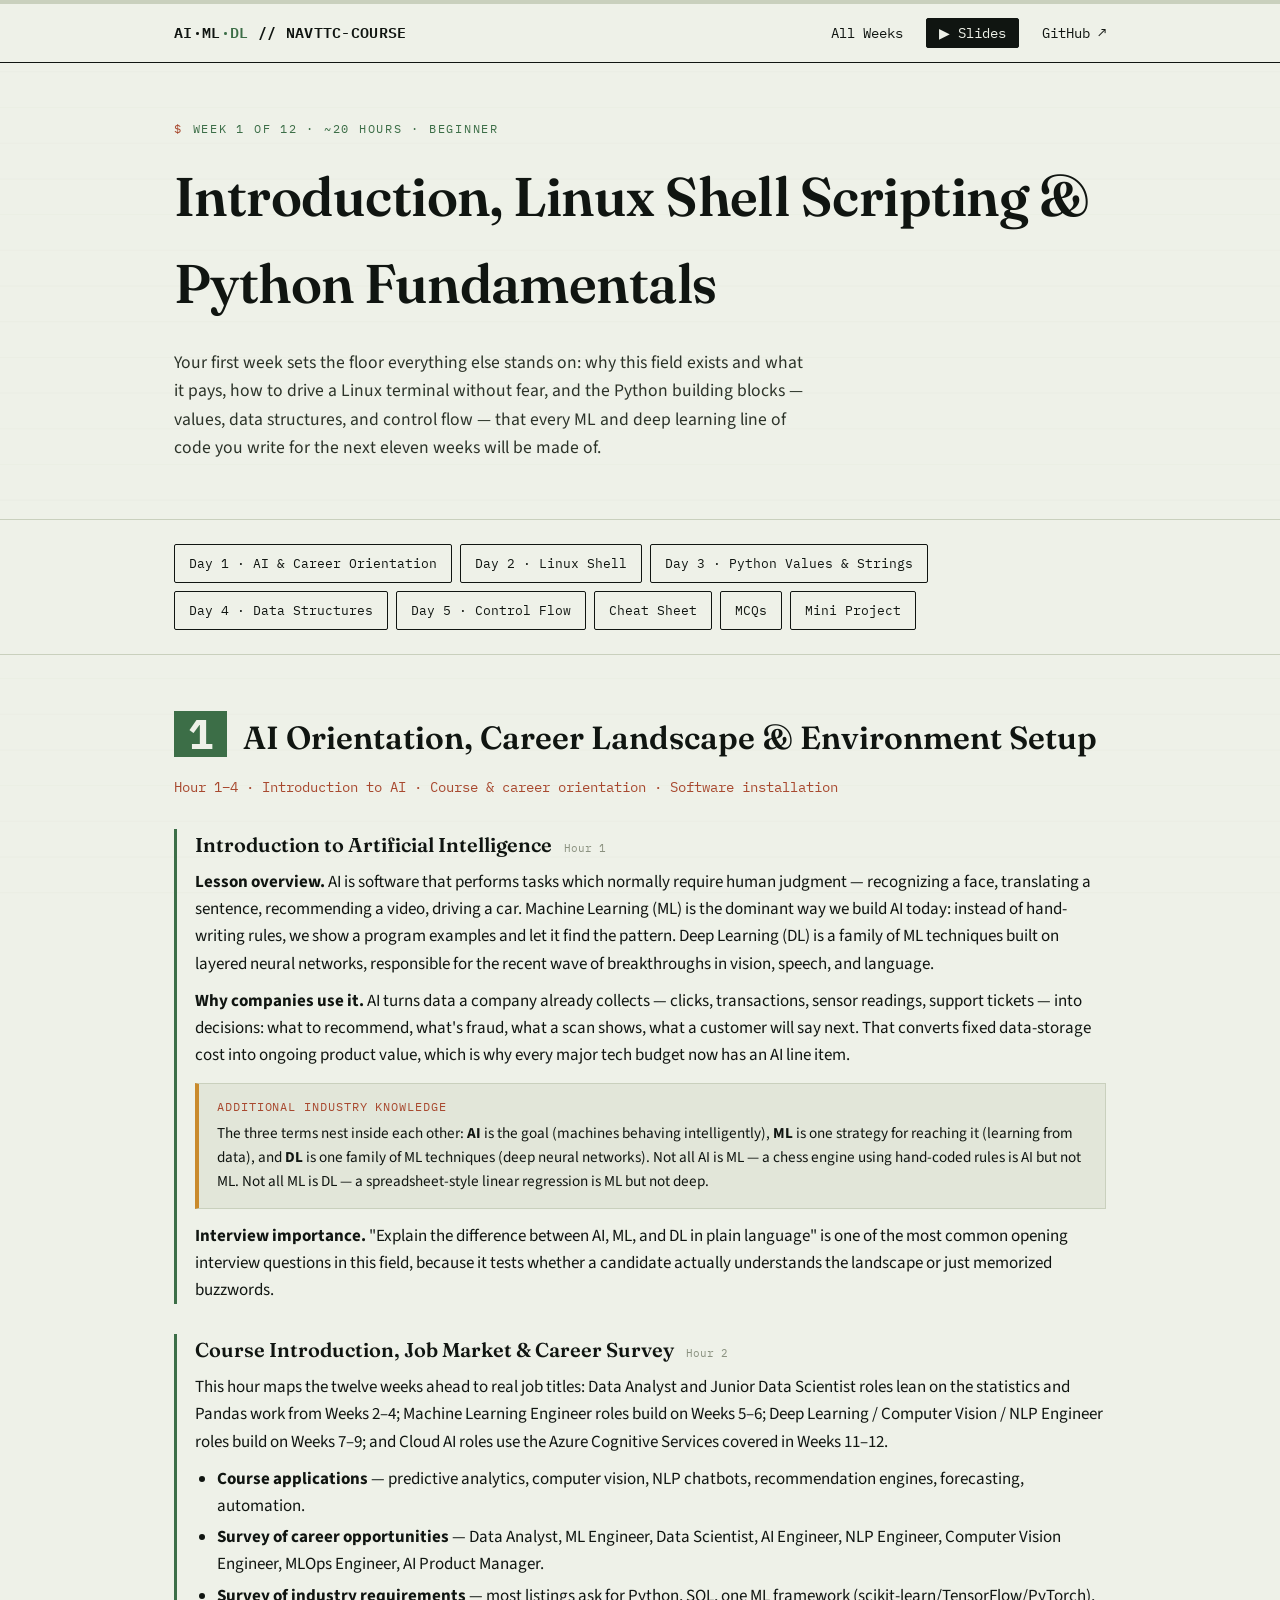
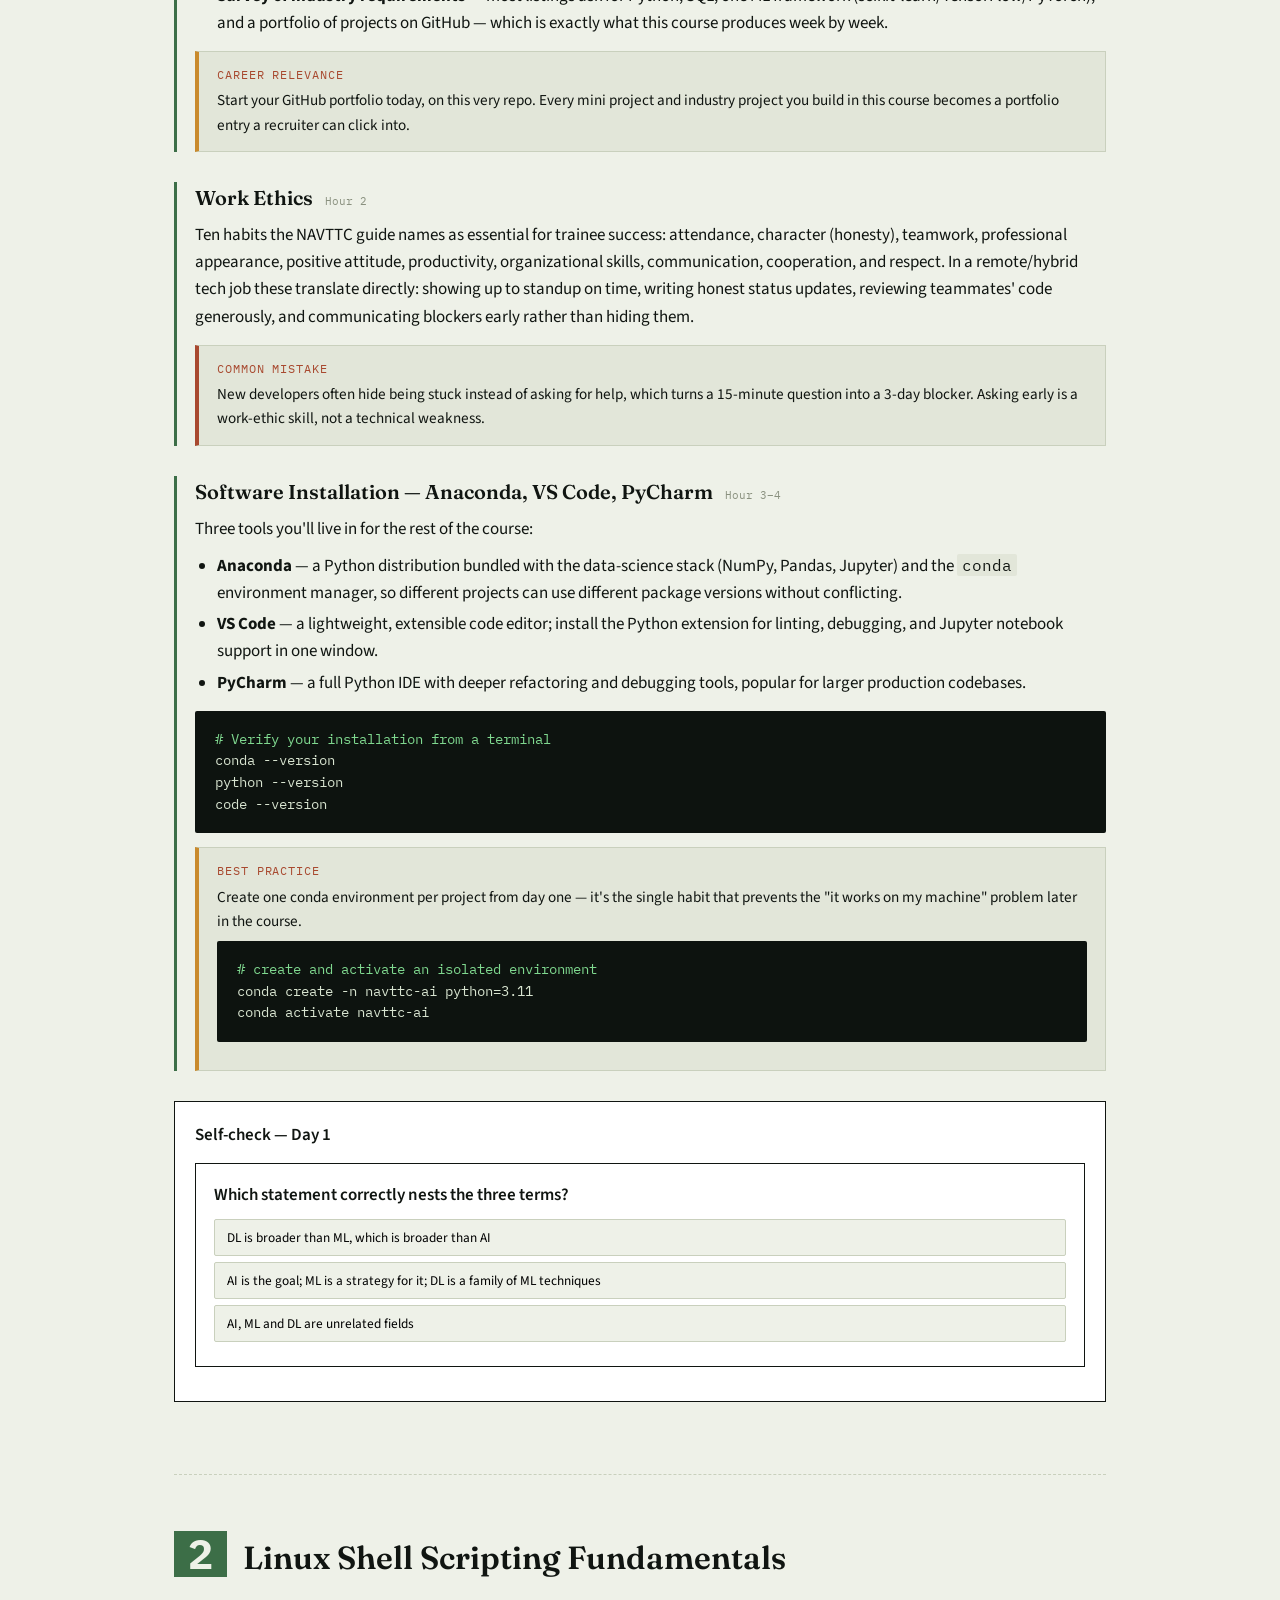
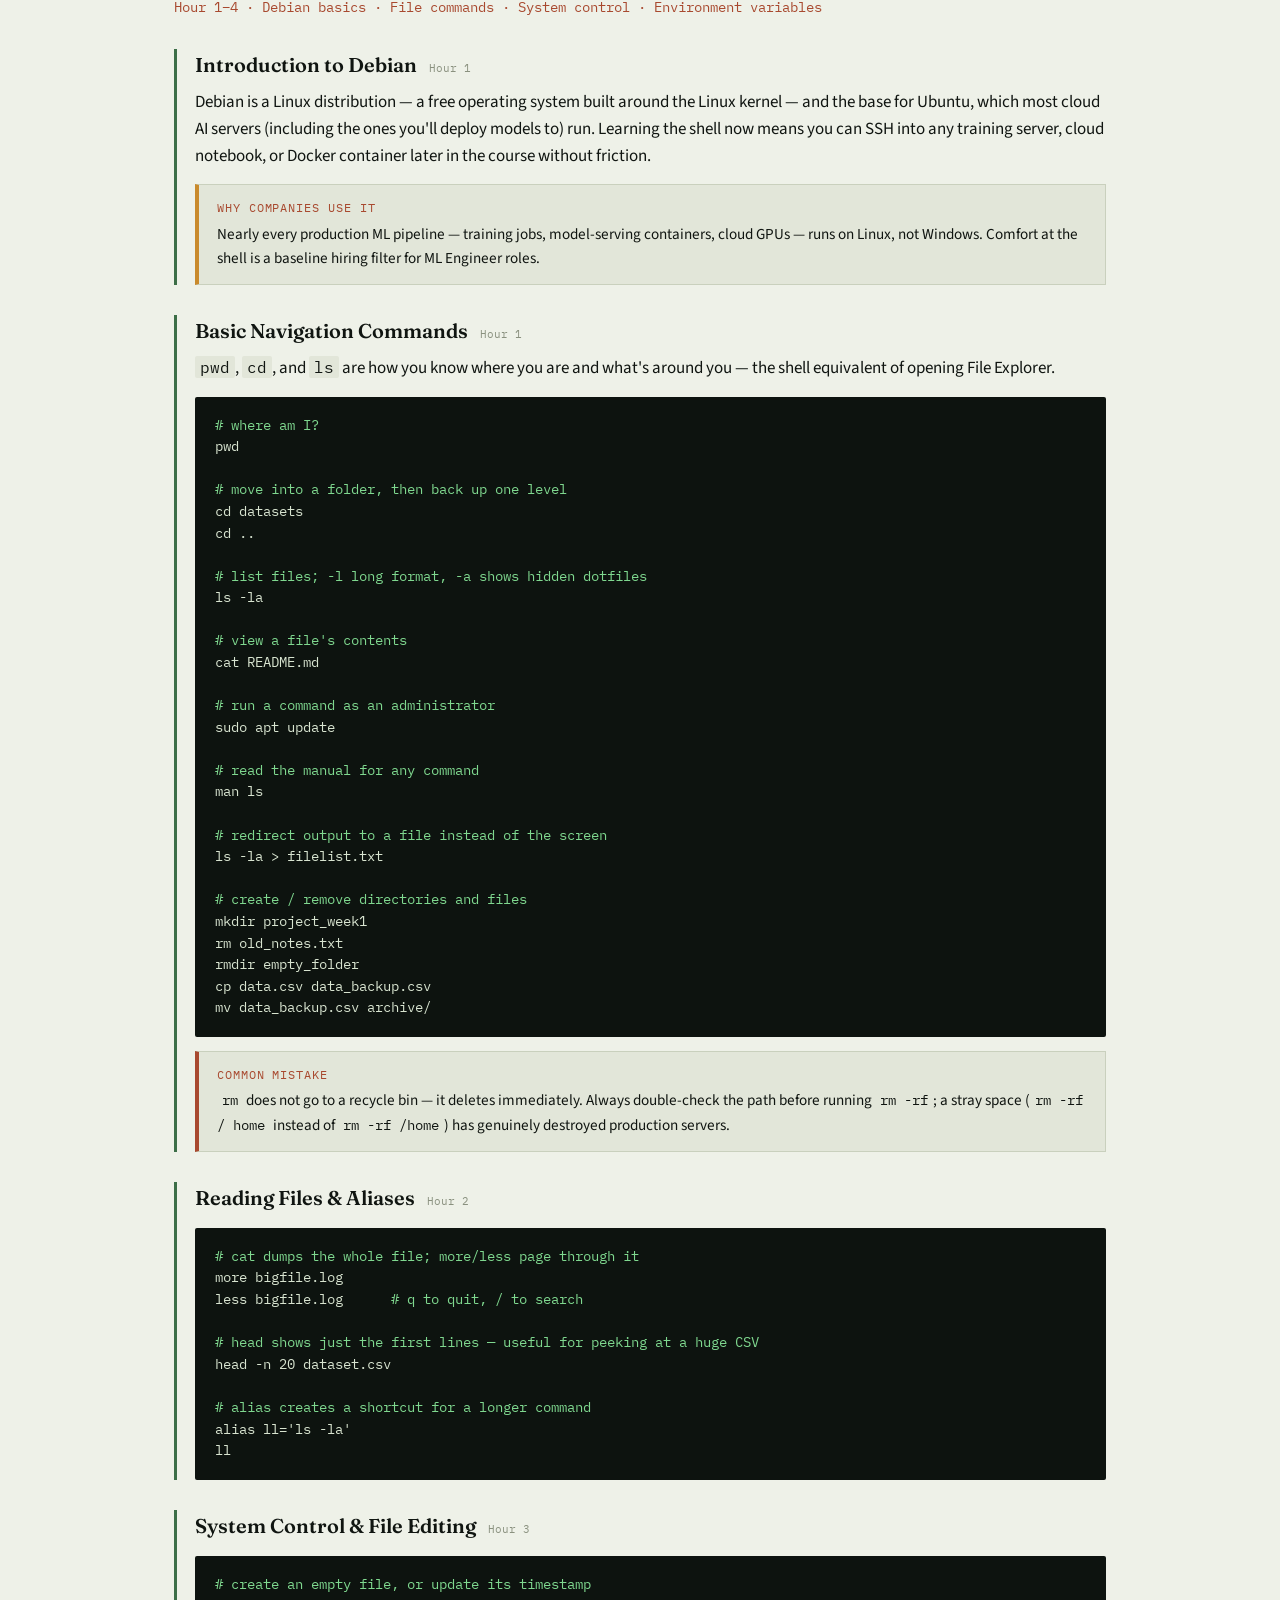
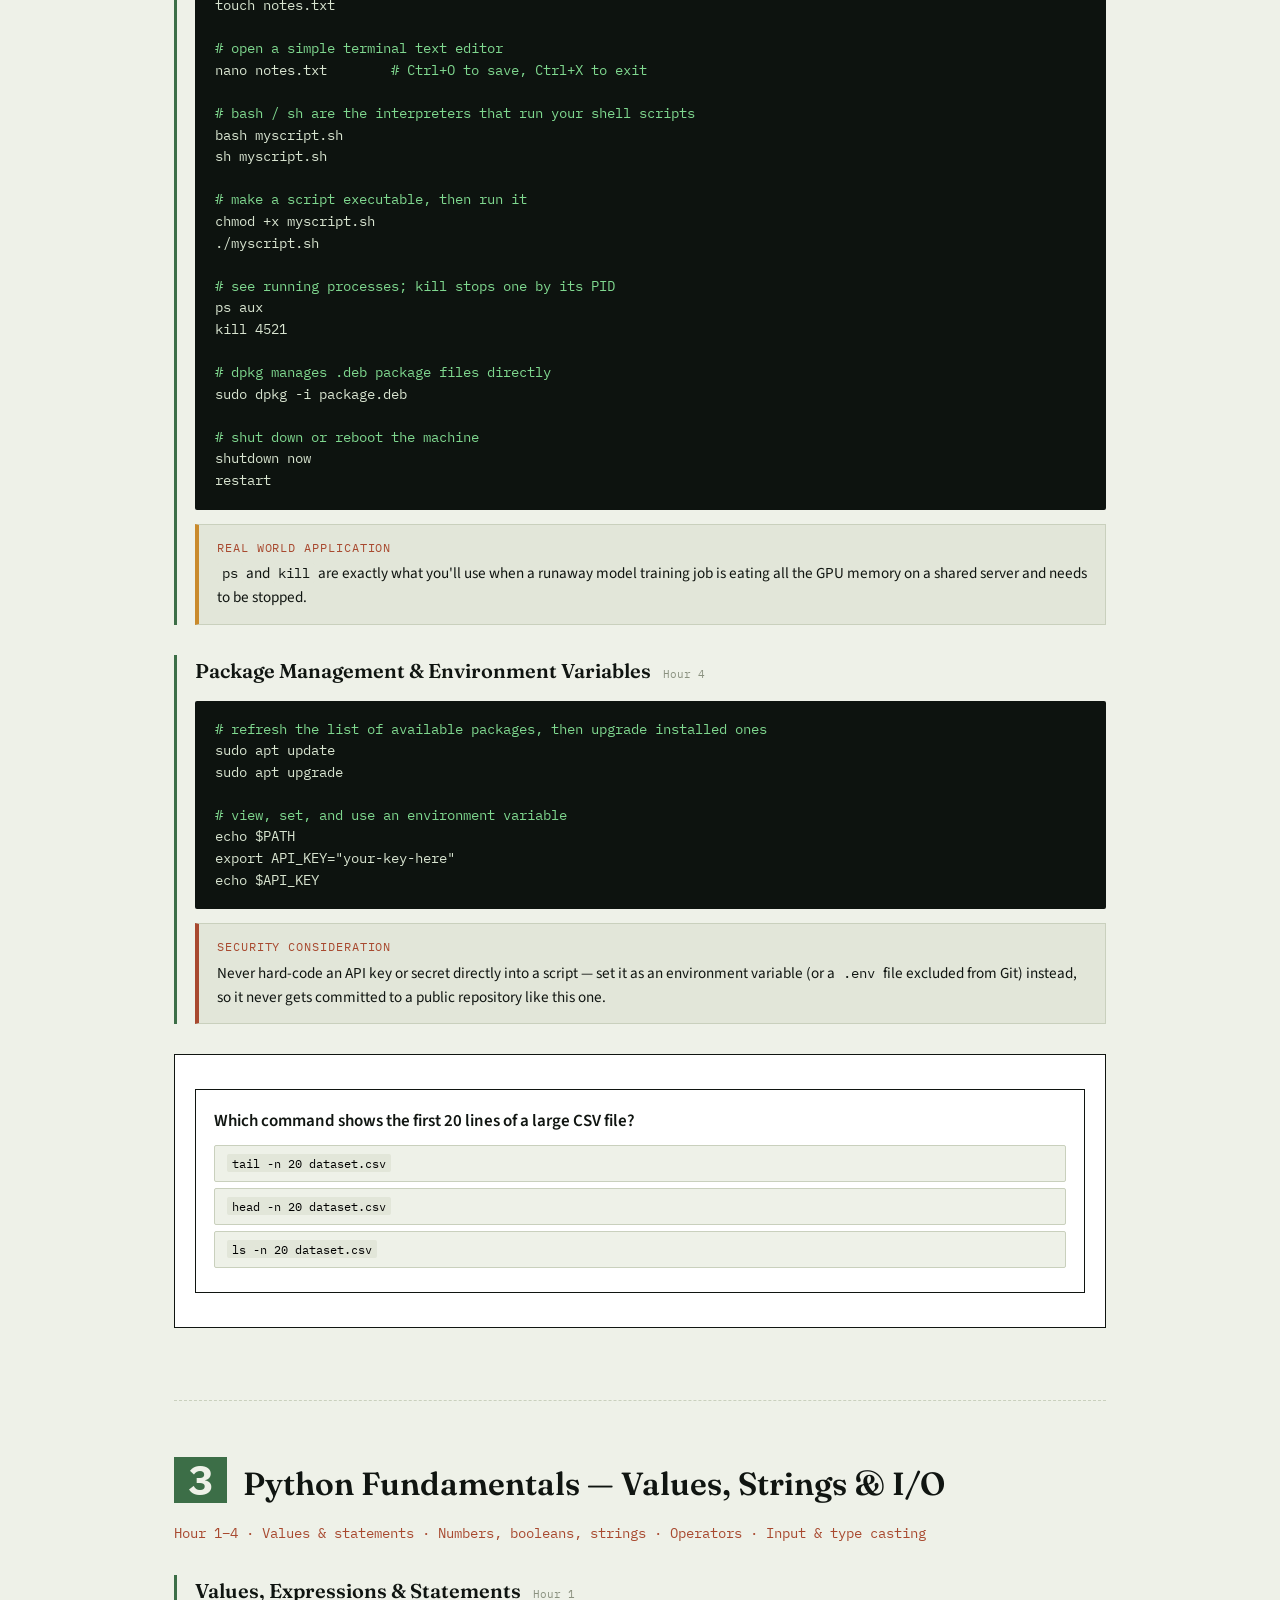
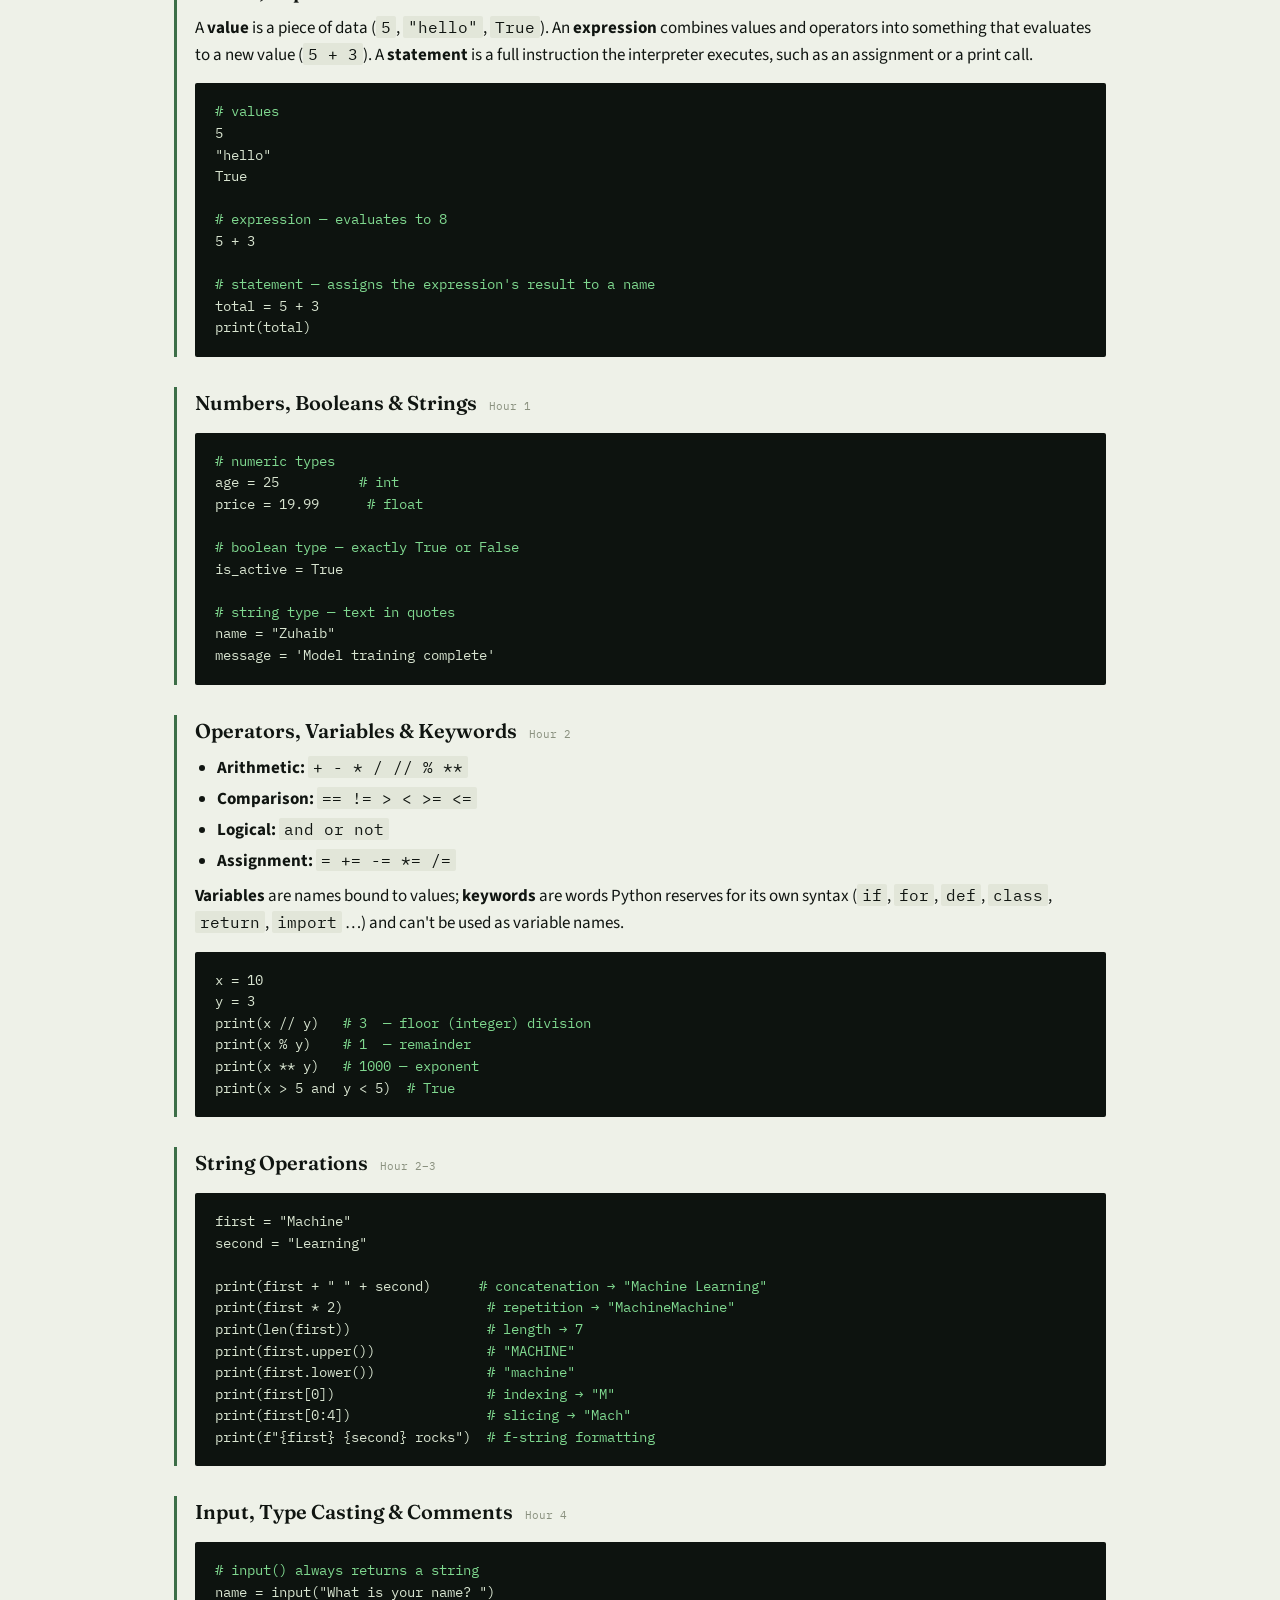
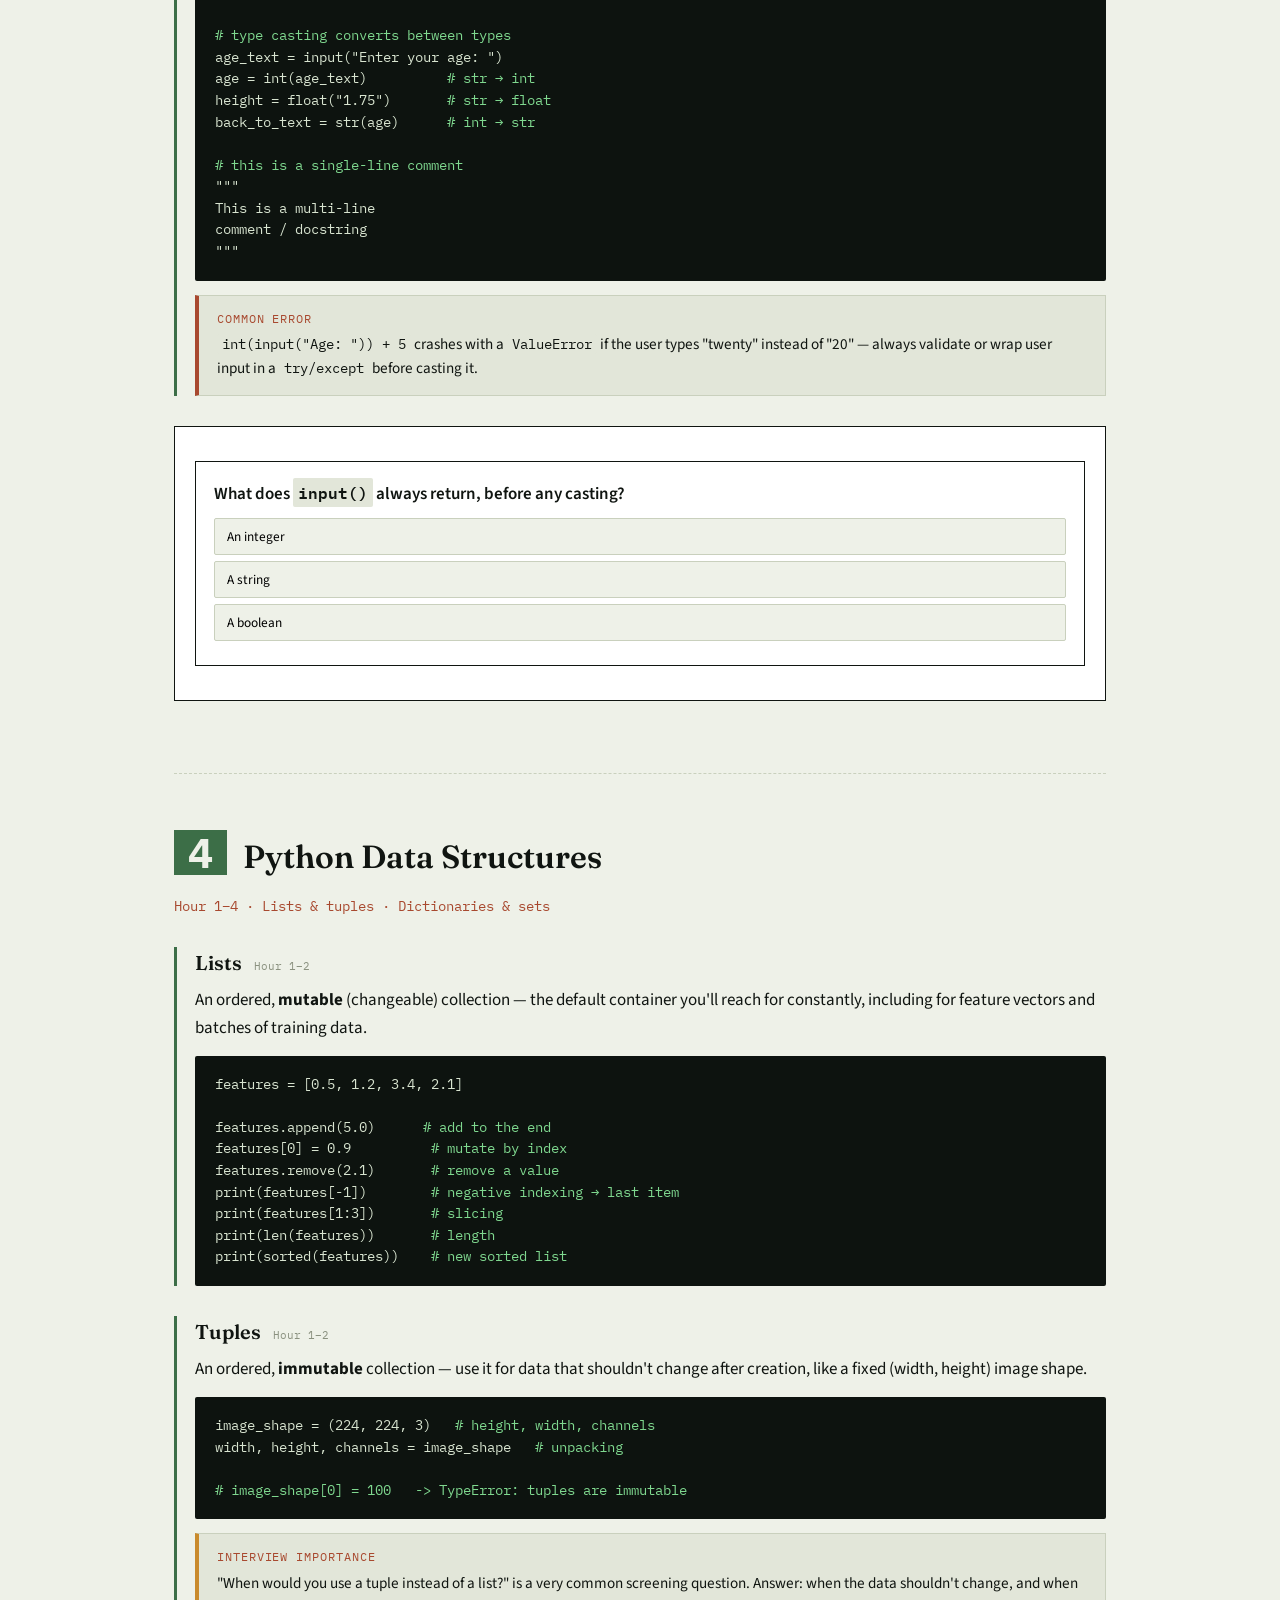
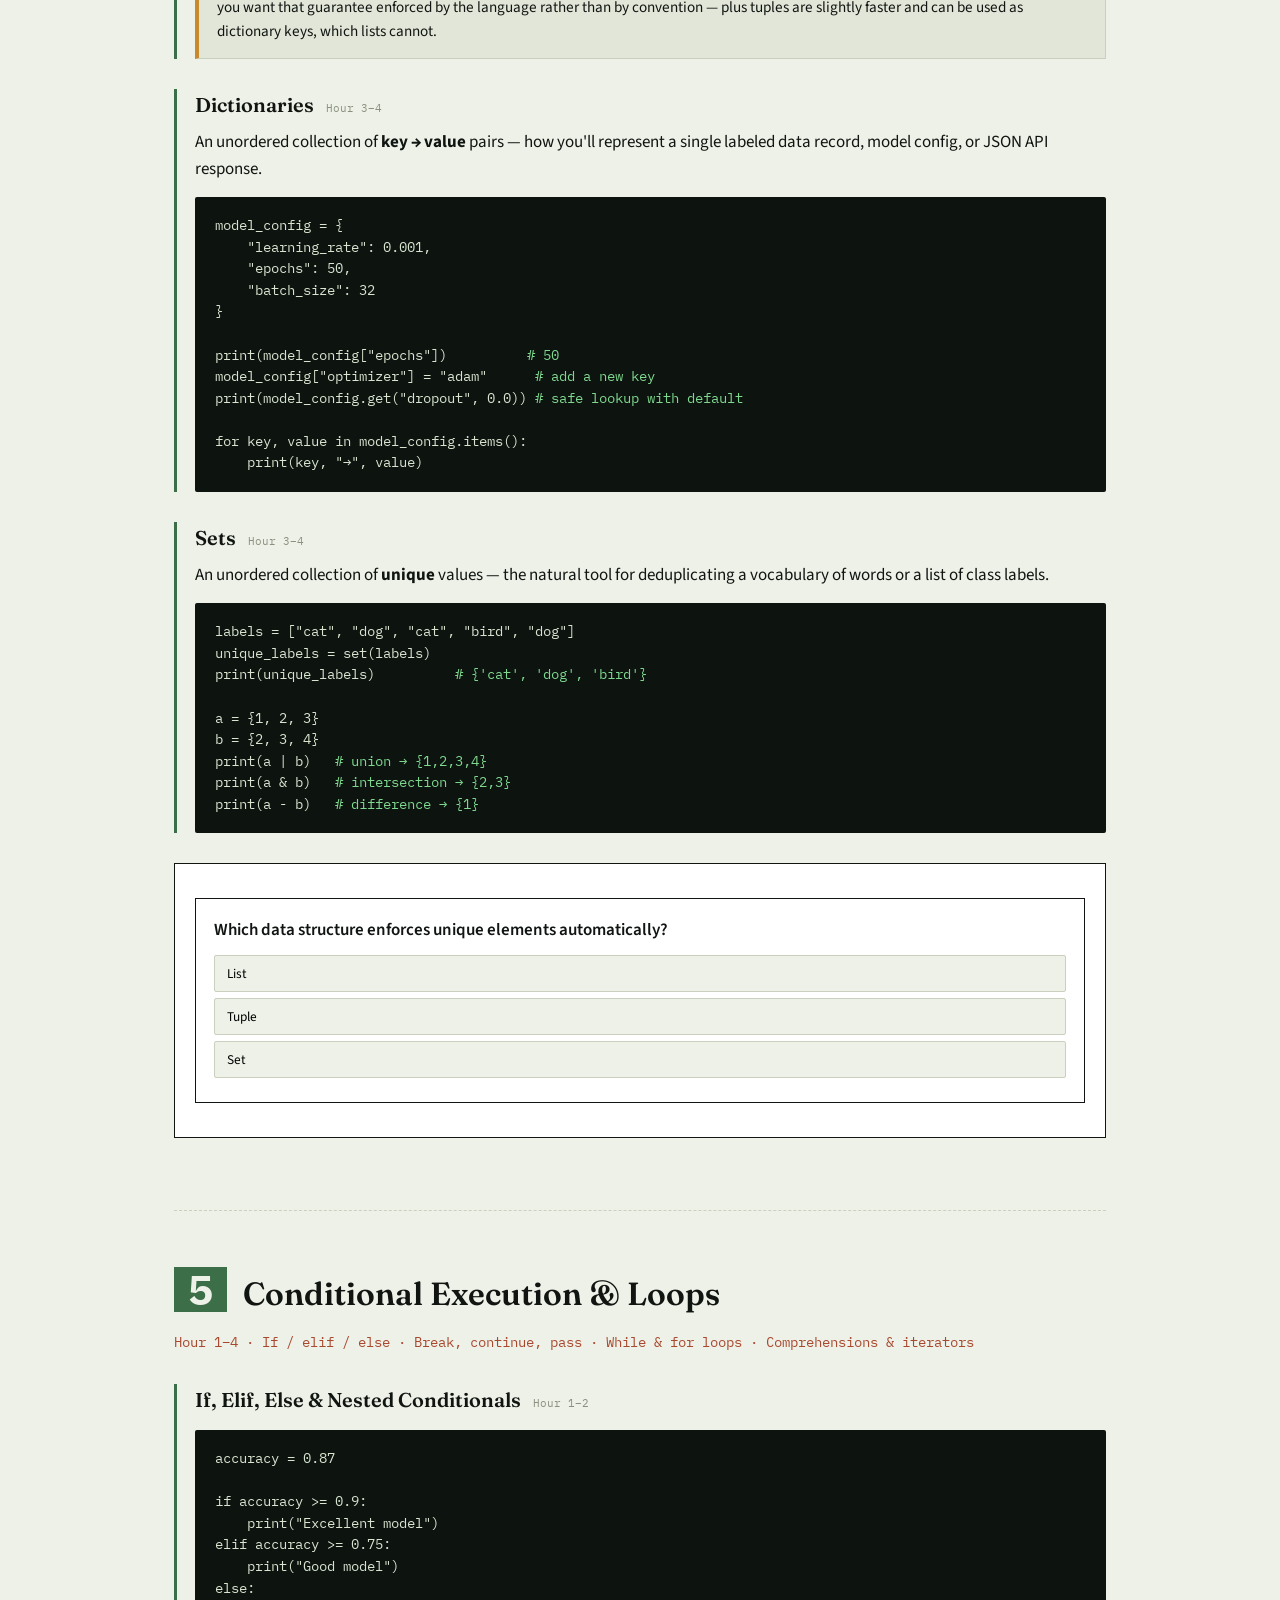
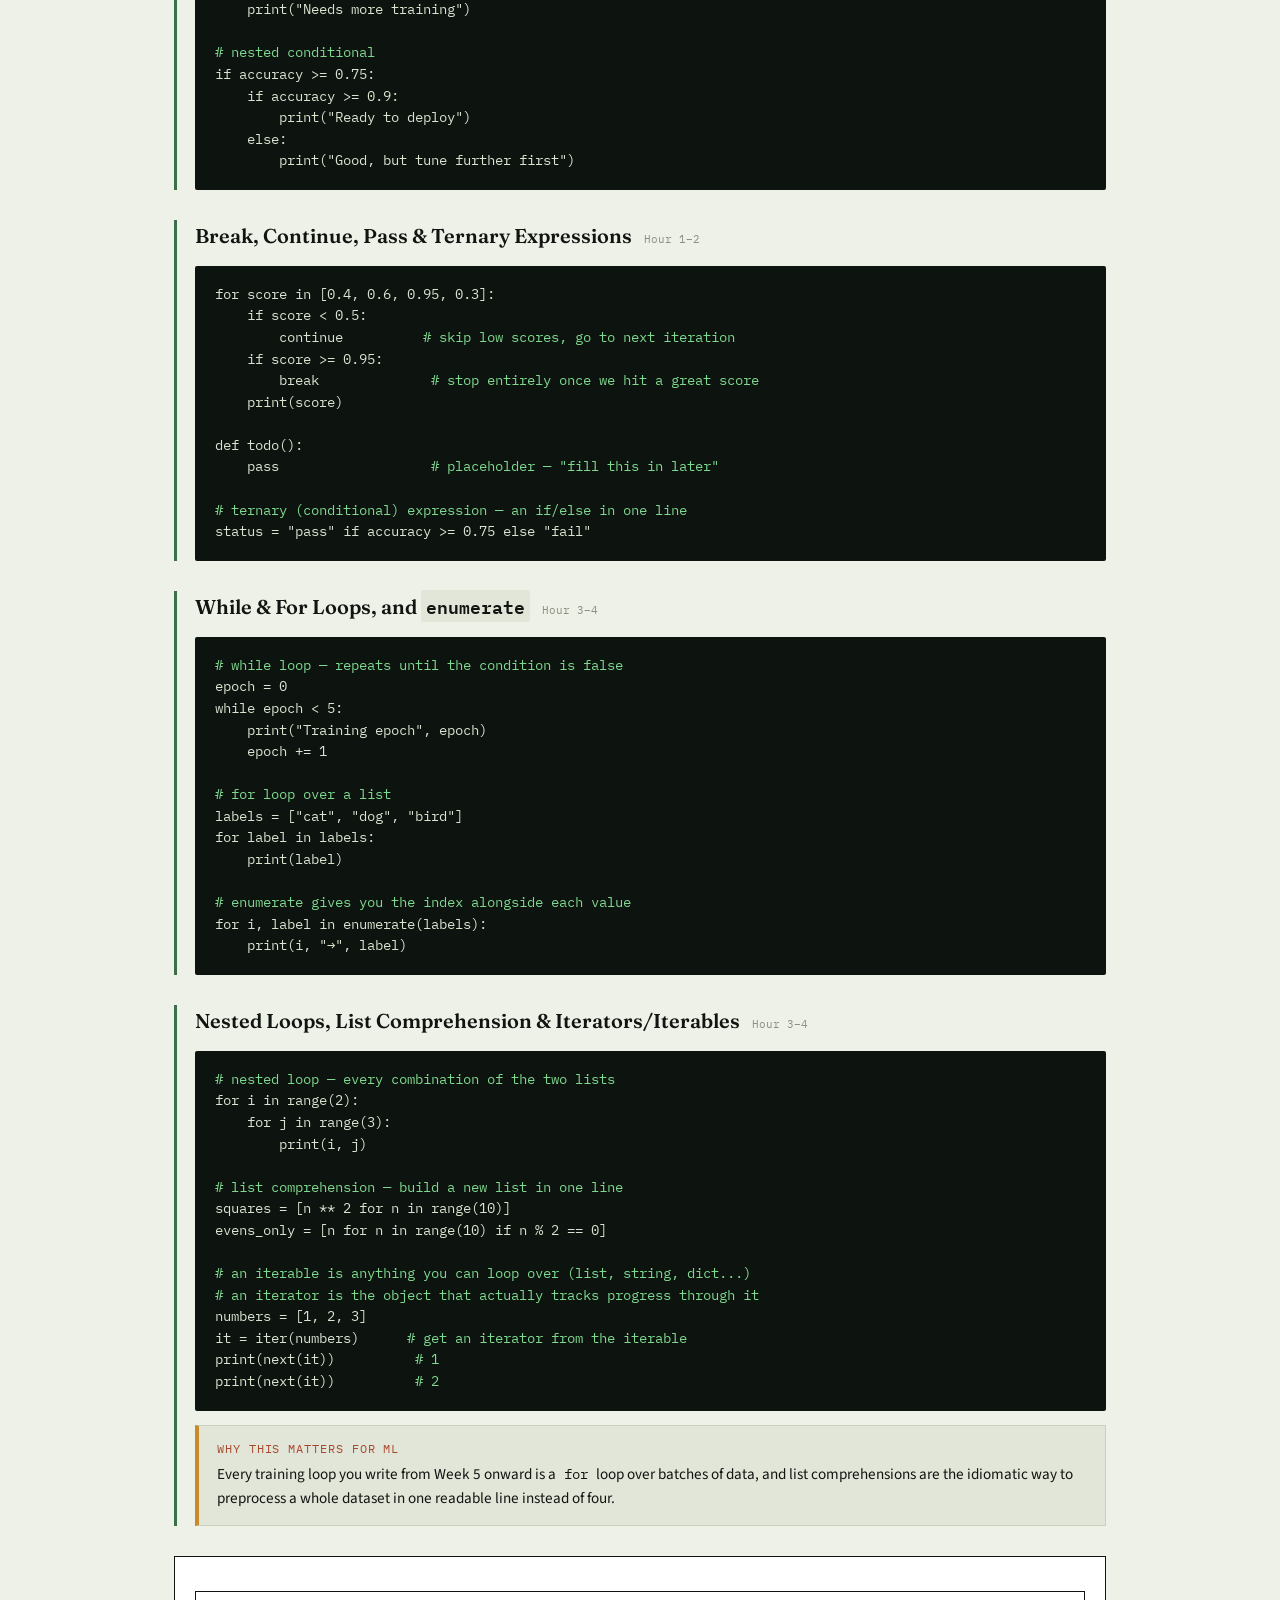
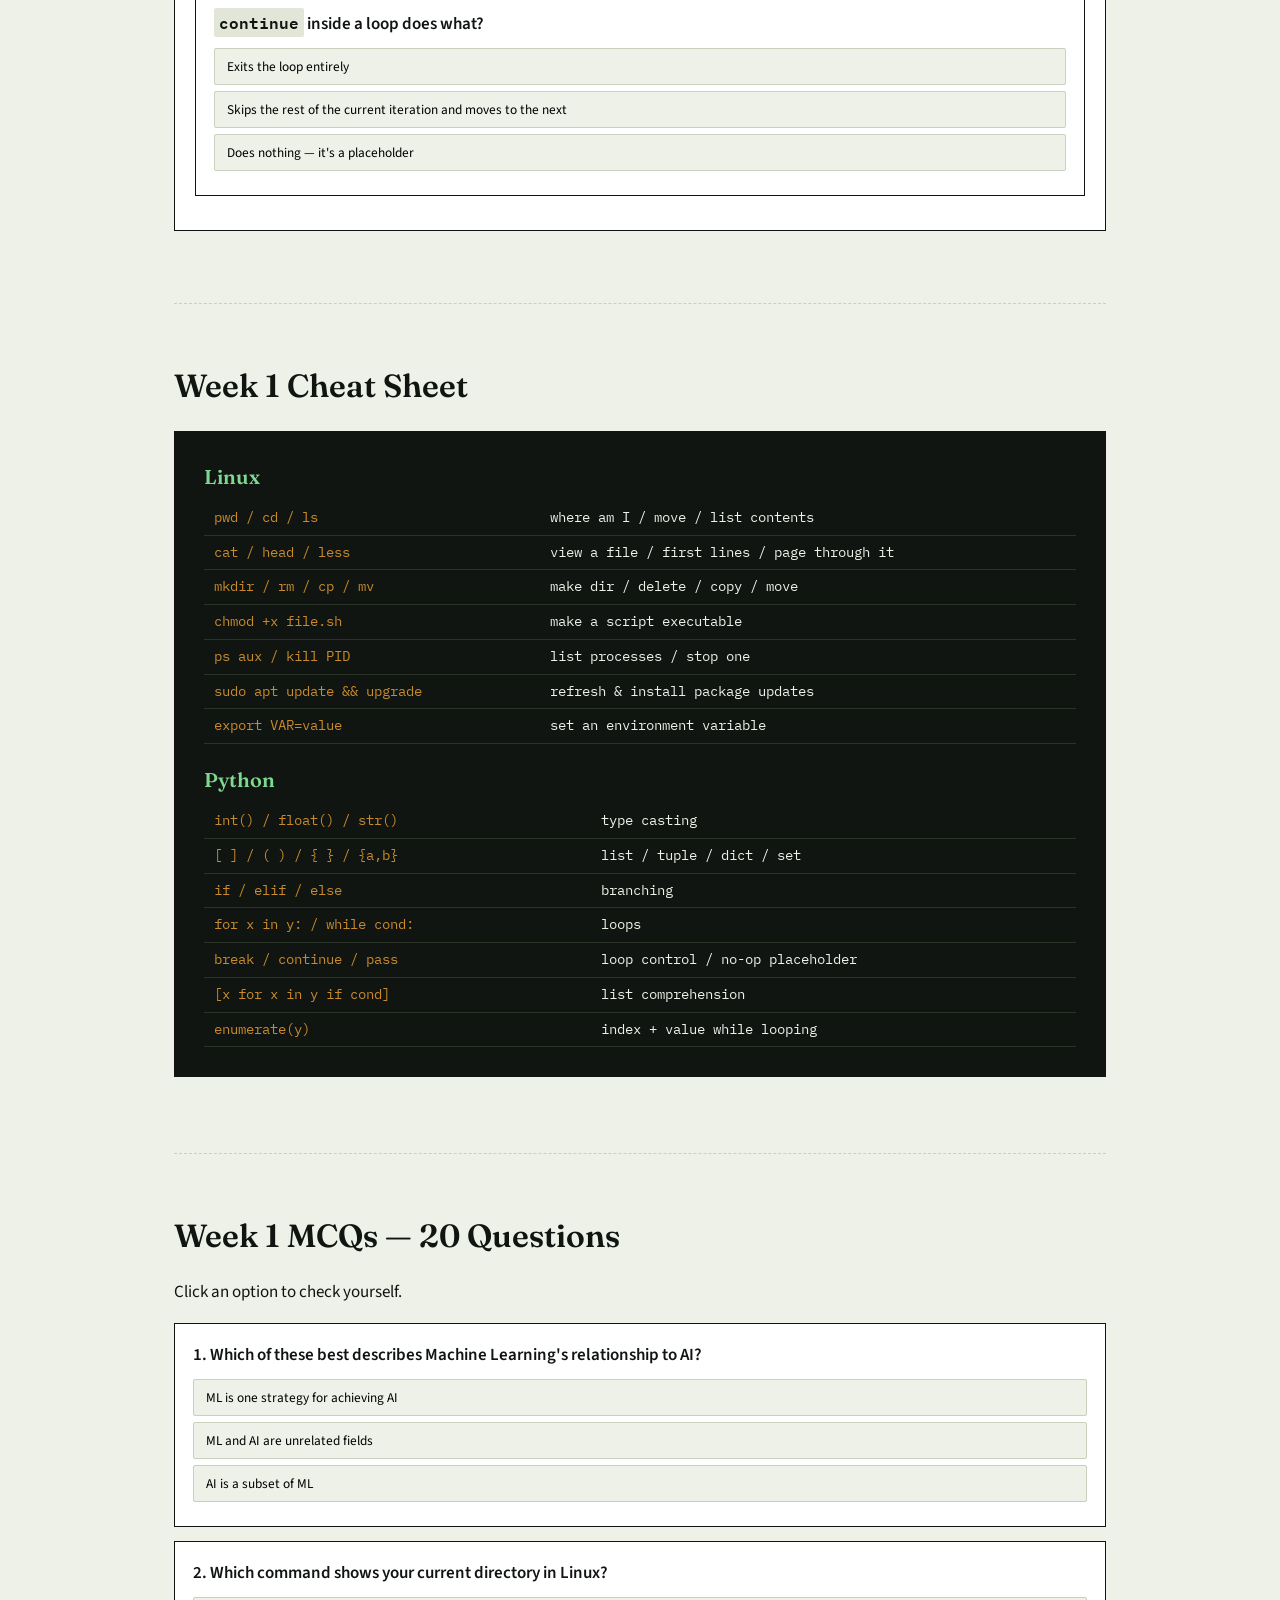
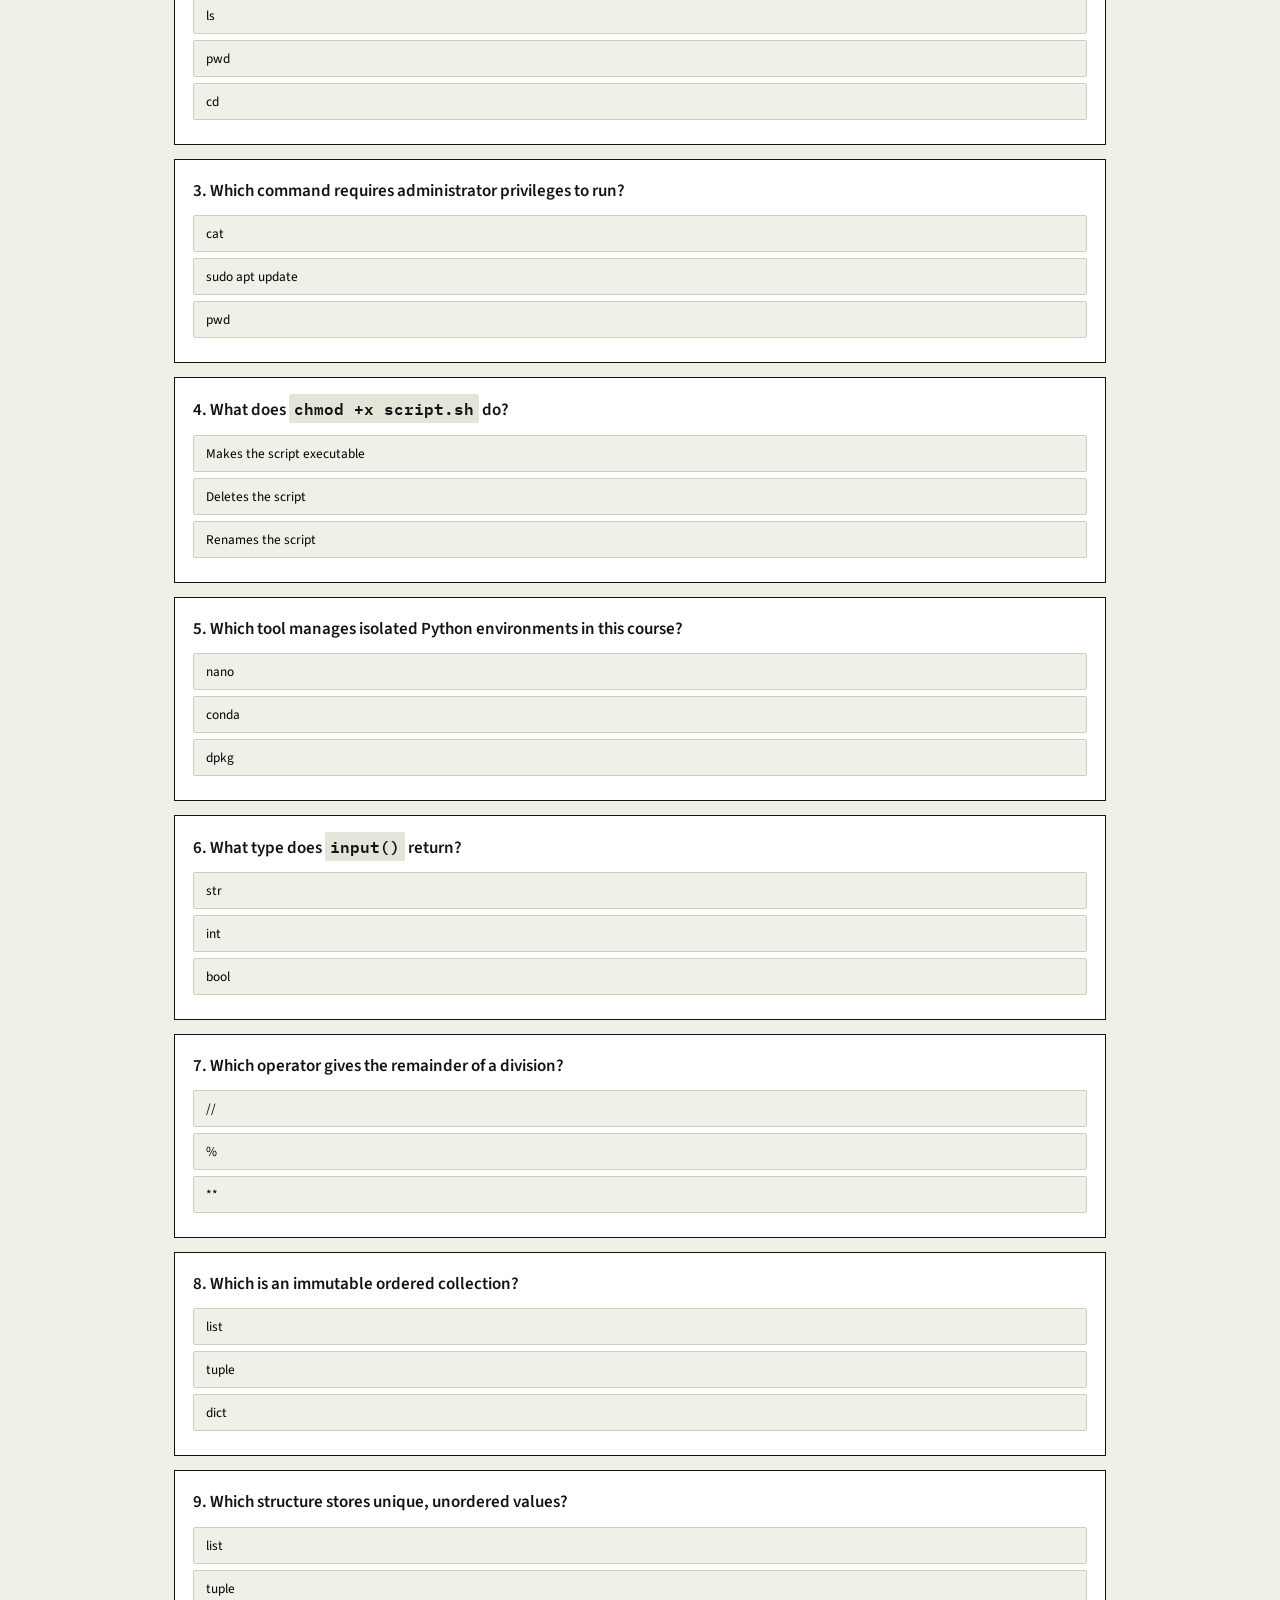
==== commit b317bd9a: "Add Week 5 + Slide Mode presentation + embedded videos Week 5 — Machine Learning I: - Multivariate L" ====
--- a/week1/index.html
+++ b/week1/index.html
@@ -21,7 +21,8 @@
     <div class="brand"><a href="../index.html" style="color:inherit;text-decoration:none;">AI·ML<span>·DL</span> // navttc-course</a></div>
     <nav class="topnav">
       <a href="../index.html">All Weeks</a>
-      <a href="https://github.com/ZuhaibHussainButt/AI-ML-Navttc-course-By-zuhaib-" target="_blank" rel="noopener">GitHub ↗</a>
+      <button id="slideModeToggle" class="topnav-btn">&#9654; Slides</button>
+      <a href="https://github.com/zuhaibbutt786/AI-ML-Navttc-course-By-zuhaib-" target="_blank" rel="noopener">GitHub ↗</a>
     </nav>
   </div>
 </header>
--- a/assets/css/style.css
+++ b/assets/css/style.css
@@ -221,6 +221,76 @@
 .mcq-opt.correct{ background:#e1f0e4; border-color: var(--moss); }
 .mcq-opt.wrong{ background:#f3d9d0; border-color: var(--rust); }
 
+/* ---------- video embeds ---------- */
+.video-embed{
+  position:relative; width:100%; max-width:640px; padding-bottom:min(56.25%, 360px);
+  height:0; overflow:hidden; margin:18px 0; border:1px solid var(--ink); background:#000;
+}
+.video-embed iframe{ position:absolute; top:0; left:0; width:100%; height:100%; border:0; }
+.video-caption{ font-family: var(--font-mono); font-size:.78rem; color:#6b715f; margin-top:6px; }
+.video-caption a{ color:#6b715f; }
+
+/* ---------- slide mode toggle button ---------- */
+.topnav-btn{
+  font-family: var(--font-mono); font-size:.85rem; margin-left:20px;
+  background: var(--ink); color: var(--paper); border:1px solid var(--ink);
+  padding: 5px 12px; border-radius: var(--radius); cursor:pointer;
+}
+.topnav-btn:hover{ background: var(--rust); border-color: var(--rust); }
+body.slide-mode .topnav-btn{ background: var(--rust); border-color: var(--rust); }
+
+/* ---------- slide mode presentation ---------- */
+body.slide-mode{ overflow:hidden; }
+body.slide-mode .topbar,
+body.slide-mode .hero,
+body.slide-mode .daynav,
+body.slide-mode footer,
+body.slide-mode .progress-track{ display:none !important; }
+
+body.slide-mode main.wrap{ max-width:none; padding:0; }
+
+body.slide-mode .day-section{
+  display:none;
+  height:100vh;
+  width:100vw;
+  padding: 64px 8vw 90px;
+  border-bottom:none;
+  overflow-y:auto;
+  box-sizing:border-box;
+}
+body.slide-mode .day-section.active-slide{ display:block; animation: slidein .25s ease; }
+@keyframes slidein{ from{ opacity:0; transform: translateX(12px);} to{ opacity:1; transform:none; } }
+
+body.slide-mode .day-head .day-num{ font-size: 3.2rem; }
+body.slide-mode .topic{ max-width: 900px; }
+body.slide-mode .cheat table{ font-size: .95rem; }
+
+.slide-controls{
+  position:fixed; bottom:0; left:0; right:0;
+  display:none; align-items:center; justify-content:space-between;
+  padding:14px 28px; background: var(--ink); color: var(--paper);
+  font-family: var(--font-mono); font-size:.85rem; z-index:200;
+}
+body.slide-mode .slide-controls{ display:flex; }
+.slide-controls button{
+  background:none; border:1px solid var(--paper); color: var(--paper);
+  font-family: var(--font-mono); padding:7px 16px; cursor:pointer; border-radius: var(--radius);
+}
+.slide-controls button:hover{ background: var(--paper); color: var(--ink); }
+.slide-controls .slide-pos{ letter-spacing:.05em; color: var(--code-accent); }
+.slide-exit{
+  position:fixed; top:16px; right:16px; z-index:210; display:none;
+  background: var(--ink); color: var(--paper); border:1px solid var(--paper);
+  font-family: var(--font-mono); font-size:.78rem; padding:7px 14px; cursor:pointer; border-radius: var(--radius);
+}
+body.slide-mode .slide-exit{ display:block; }
+.slide-exit:hover{ background: var(--rust); border-color: var(--rust); }
+
+@media (max-width: 640px){
+  body.slide-mode .day-section{ padding: 50px 6vw 90px; }
+  body.slide-mode .day-head .day-num{ font-size: 2rem; }
+}
+
 /* ---------- footer ---------- */
 footer{ padding: 50px 0 70px; font-family: var(--font-mono); font-size: .8rem; color:#6b715f; border-top:1px solid var(--line); margin-top: 30px;}
 footer a{ color:#6b715f; }
